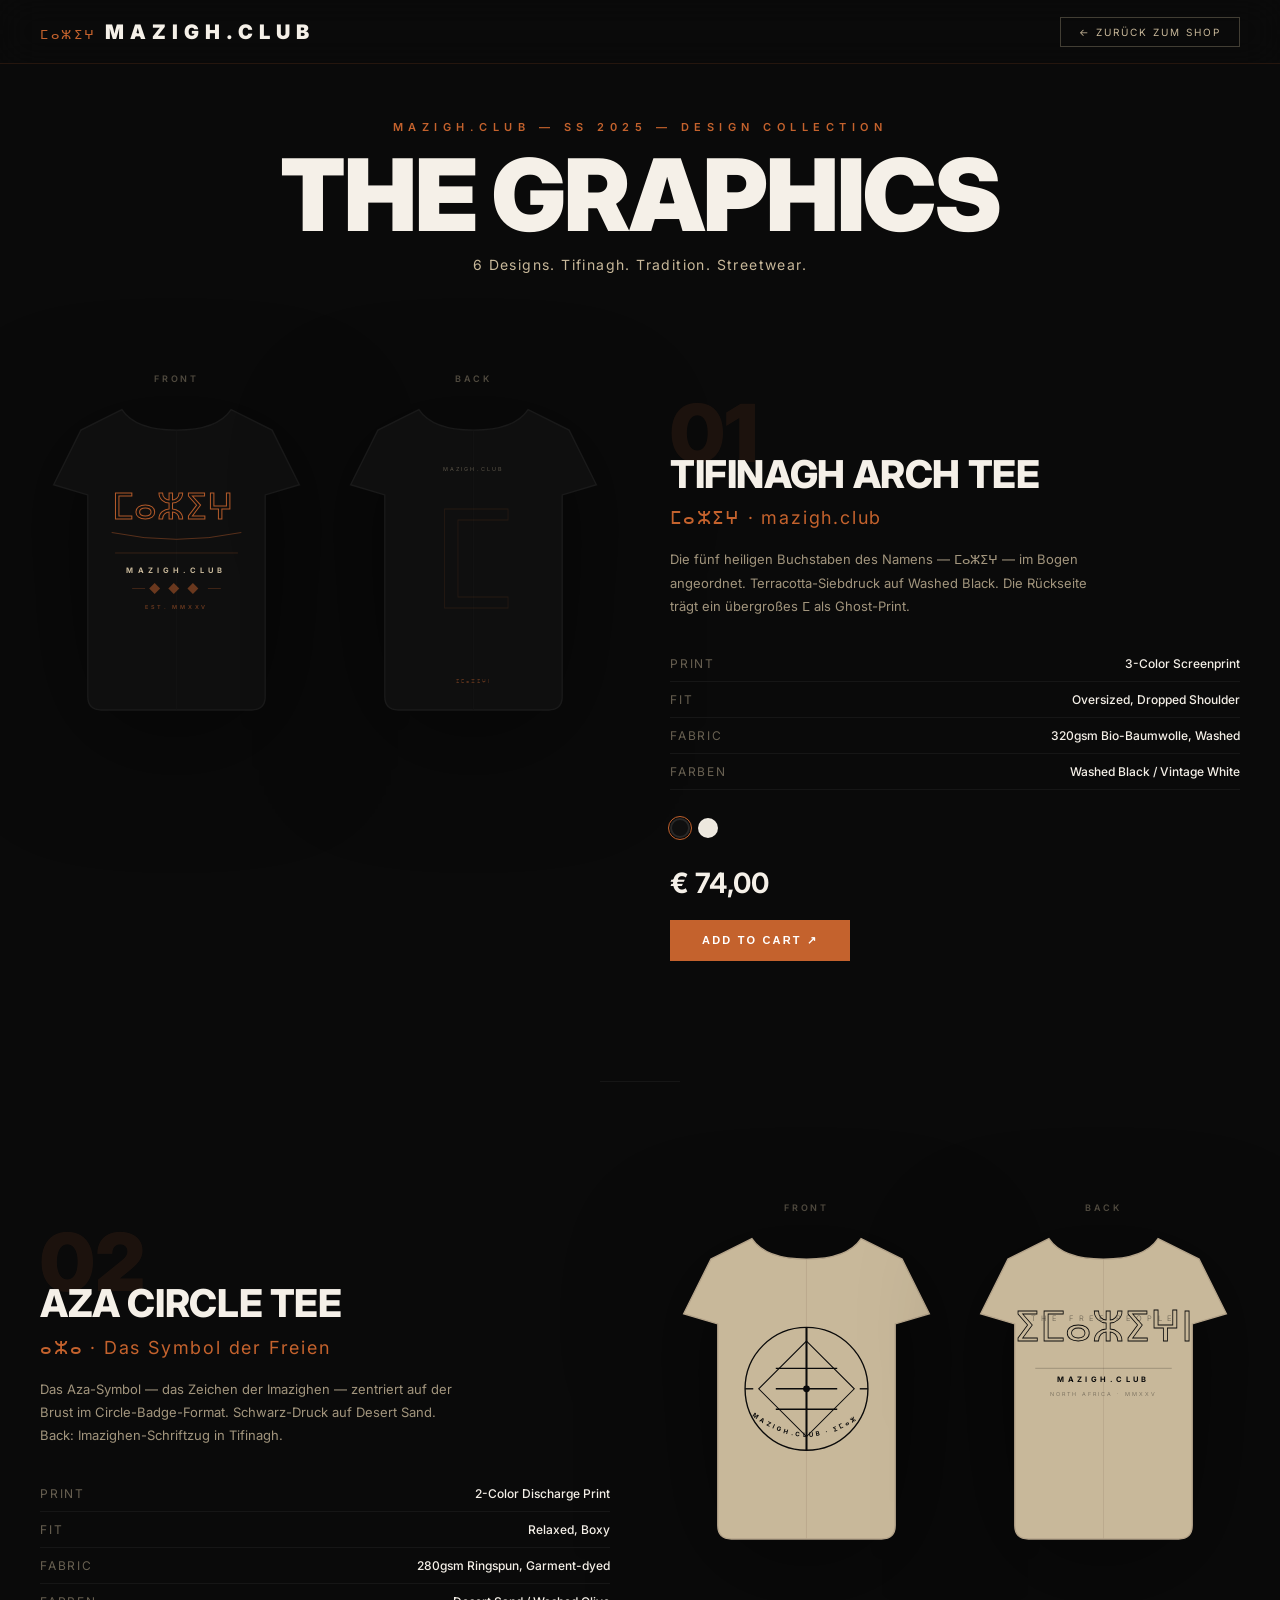
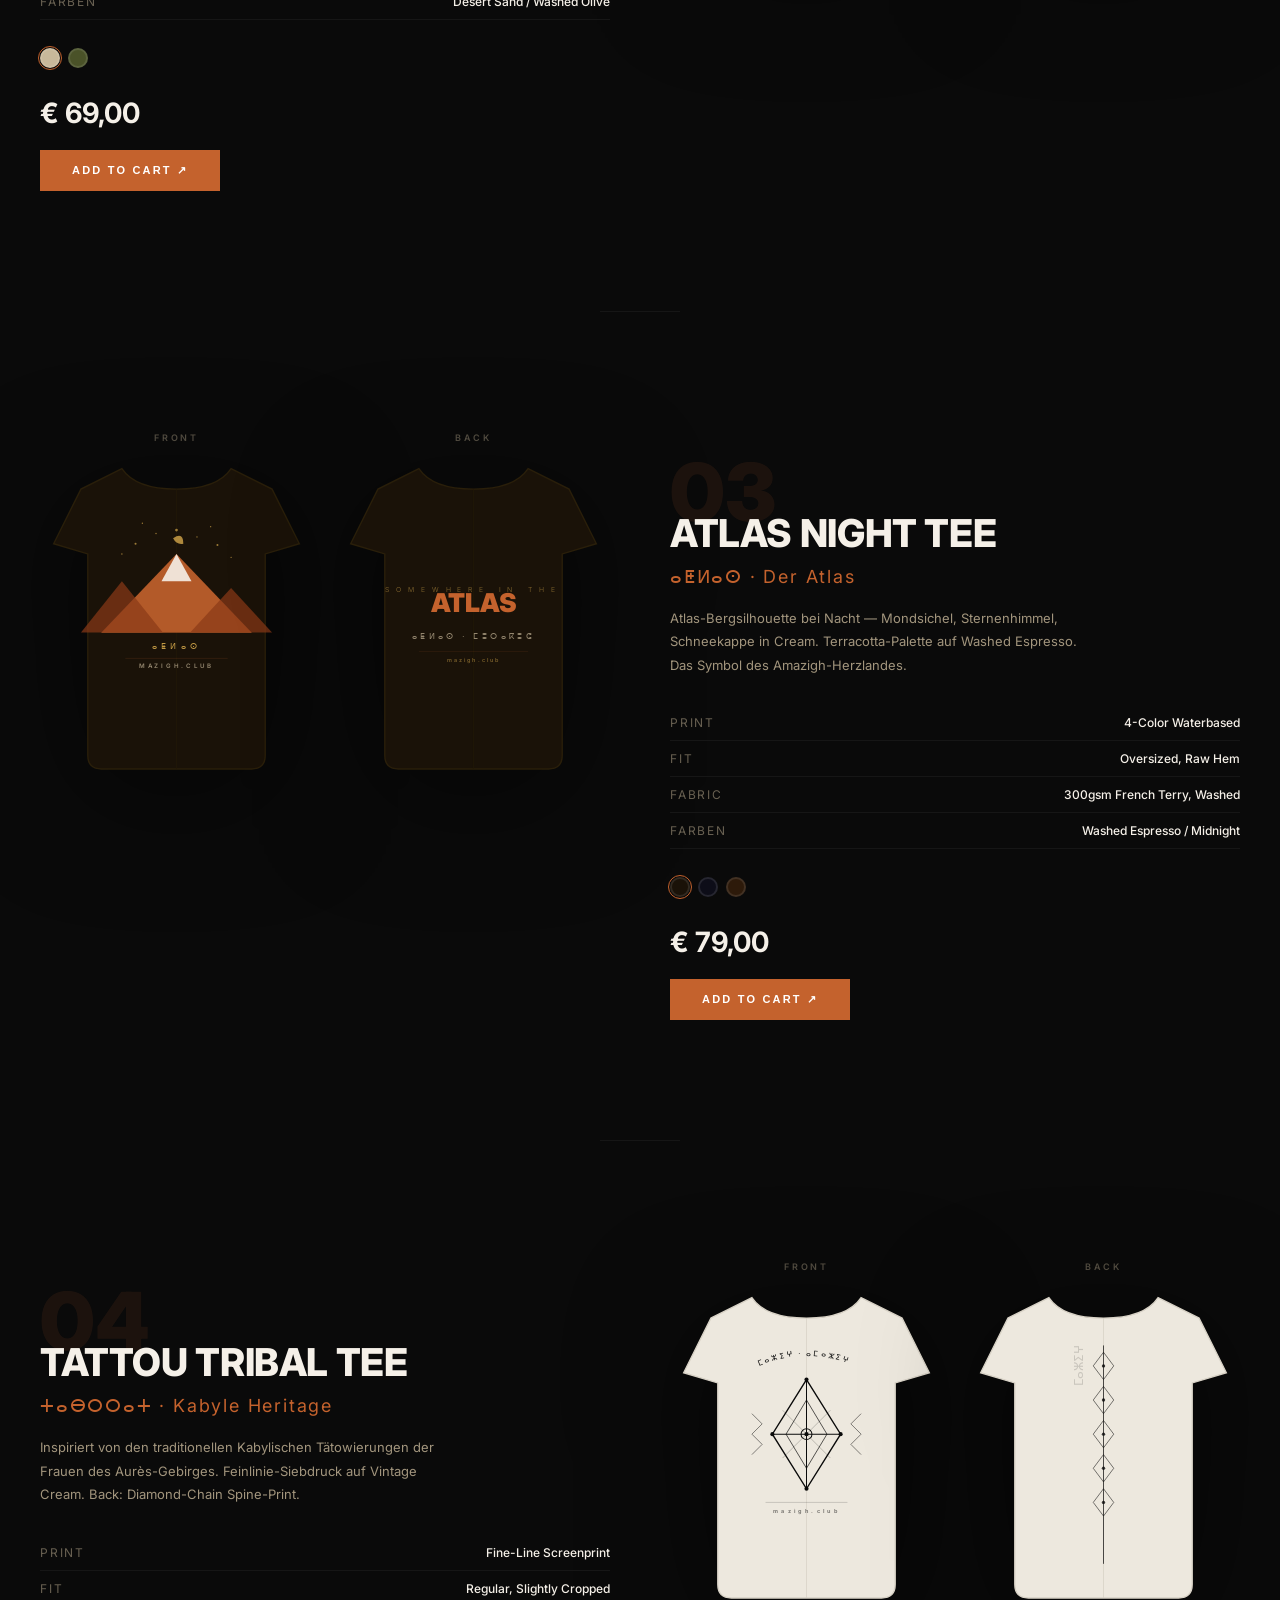
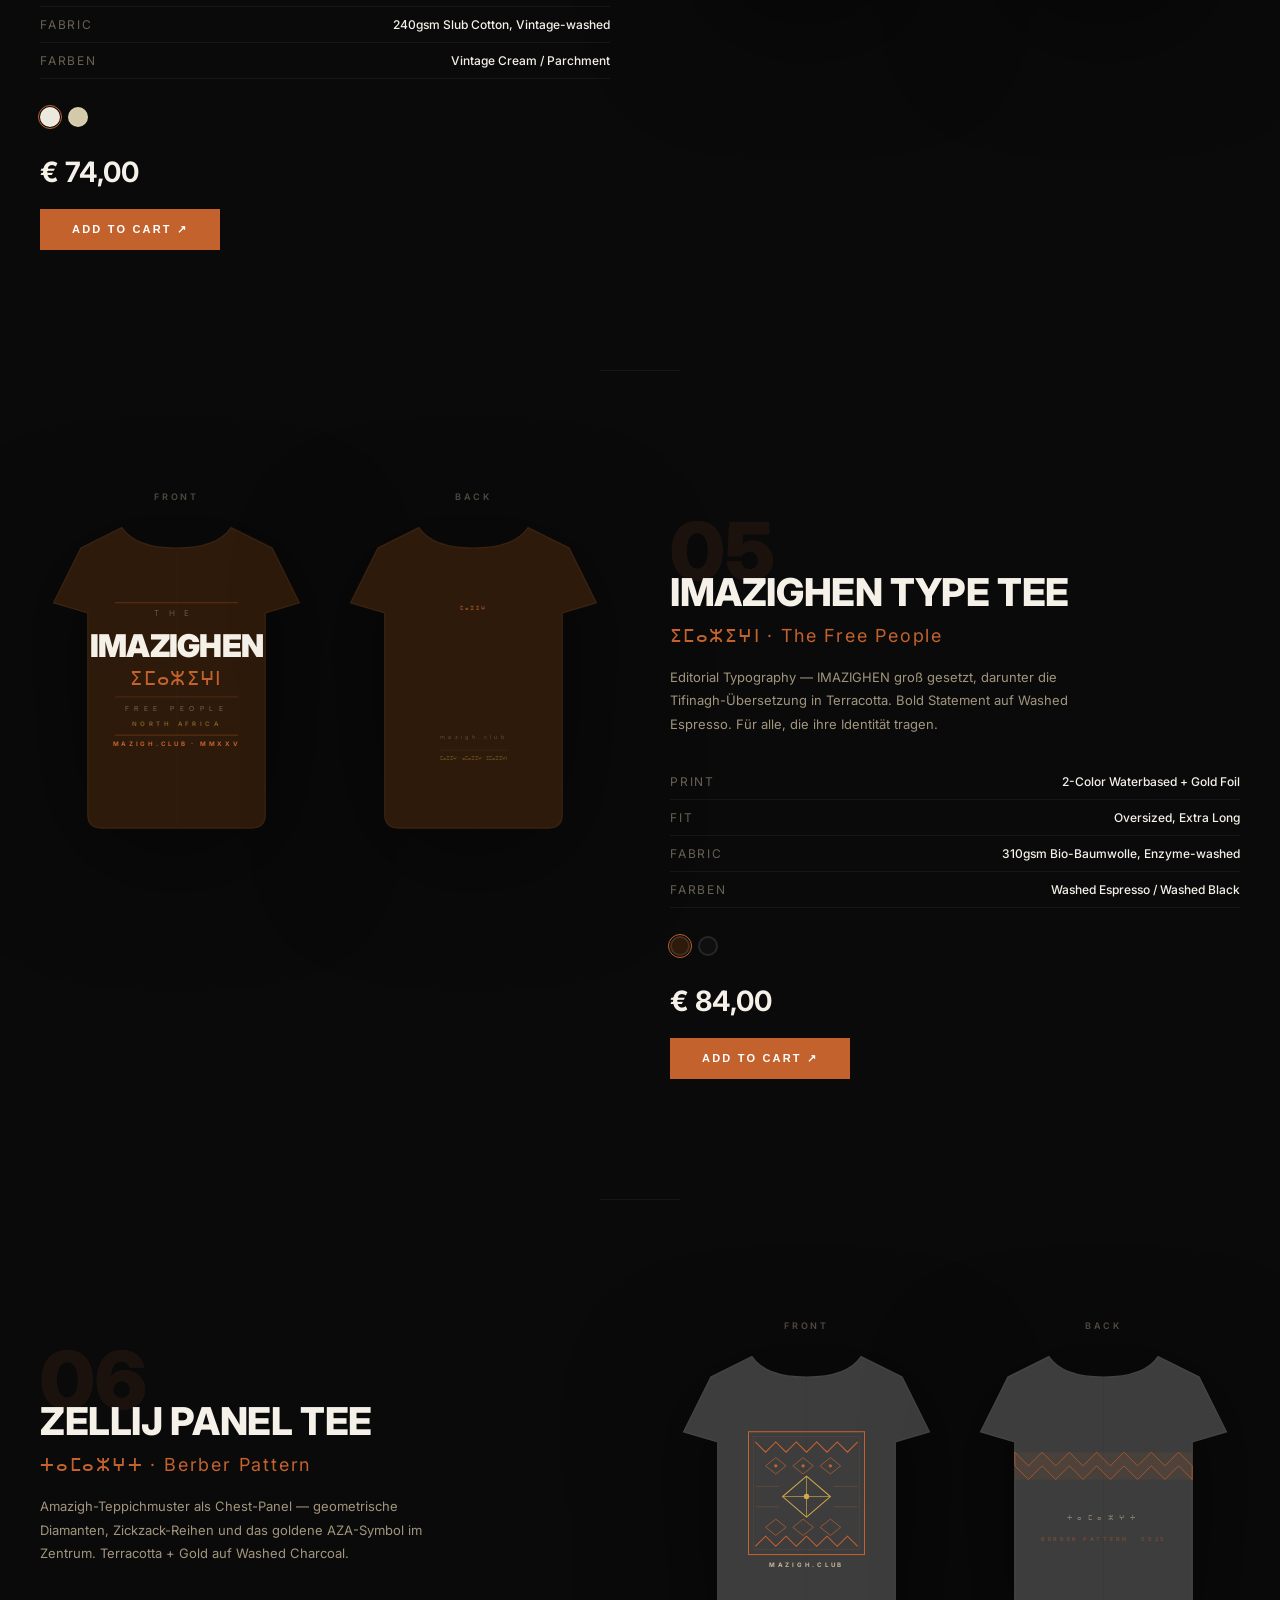
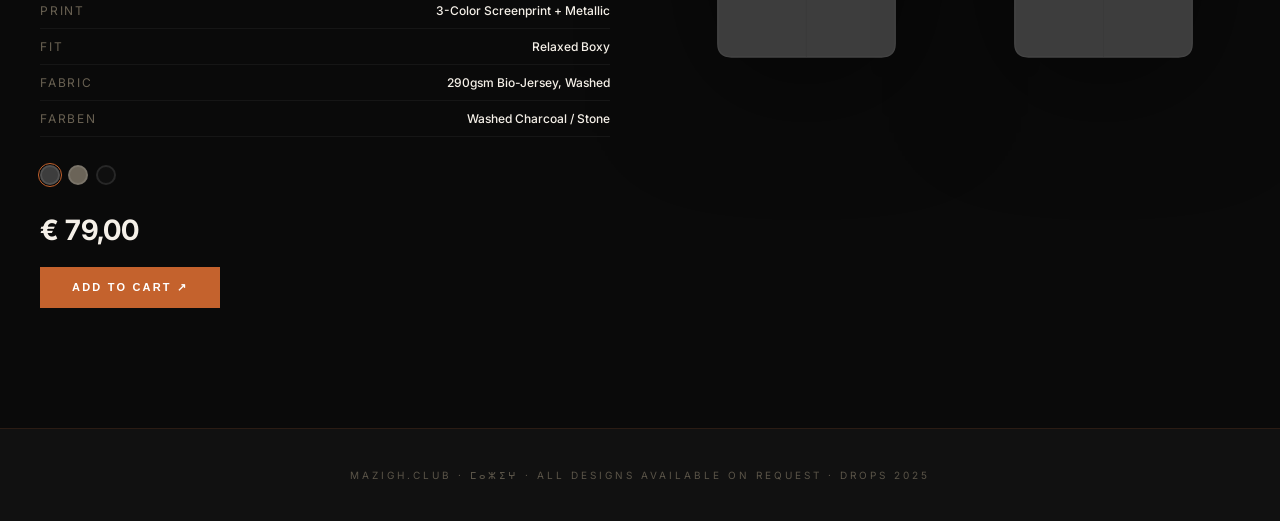
==== designs.html @ d8a2f340 "Add design collection page — 6 Amazigh streetwear t-shirt designs for mazigh.club" ====
<!DOCTYPE html>
<html lang="de">
<head>
  <meta charset="UTF-8" />
  <meta name="viewport" content="width=device-width, initial-scale=1.0" />
  <title>MAZIGH.CLUB — Design Collection</title>
  <link href="https://fonts.googleapis.com/css2?family=Inter:wght@100;200;300;400;500;600;700;800;900&display=swap" rel="stylesheet" />
  <style>
    *, *::before, *::after { box-sizing: border-box; margin: 0; padding: 0; }
    :root {
      --black: #0a0a0a;
      --cream: #F5F0E8;
      --sand: #C8B89A;
      --terracotta: #C4622D;
      --gold: #D4A84B;
    }
    body { background: var(--black); color: var(--cream); font-family: 'Inter', sans-serif; overflow-x: hidden; }
    a { color: inherit; text-decoration: none; }

    /* NAV */
    .nav {
      position: fixed; top: 0; left: 0; right: 0; z-index: 100;
      height: 64px; display: flex; align-items: center; justify-content: space-between;
      padding: 0 40px;
      background: rgba(10,10,10,0.9); backdrop-filter: blur(20px);
      border-bottom: 1px solid rgba(196,98,45,0.15);
    }
    .nav__logo { display: flex; align-items: baseline; gap: 8px; }
    .nav__tif { font-size: 13px; color: var(--terracotta); letter-spacing: 0.2em; }
    .nav__name { font-size: 20px; font-weight: 900; letter-spacing: 0.3em; }
    .nav__back { font-size: 10px; letter-spacing: 0.2em; text-transform: uppercase; color: var(--sand); border: 1px solid rgba(200,184,154,0.3); padding: 8px 18px; transition: all 0.2s; }
    .nav__back:hover { border-color: var(--terracotta); color: var(--terracotta); }

    /* HEADER */
    .header {
      padding: 120px 40px 60px;
      text-align: center;
      position: relative;
    }
    .header__club {
      font-size: 11px; letter-spacing: 0.5em; text-transform: uppercase;
      color: var(--terracotta); font-weight: 600; margin-bottom: 16px;
    }
    .header__title {
      font-size: clamp(48px, 8vw, 100px);
      font-weight: 900; letter-spacing: -0.02em;
      color: var(--cream); line-height: 0.9;
      margin-bottom: 16px;
    }
    .header__sub {
      font-size: 14px; color: var(--sand); letter-spacing: 0.1em;
    }

    /* COLLECTION GRID */
    .collection {
      max-width: 1400px; margin: 0 auto; padding: 40px 40px 120px;
      display: flex; flex-direction: column; gap: 120px;
    }

    /* DESIGN CARD */
    .design { display: grid; grid-template-columns: 1fr 1fr; gap: 60px; align-items: start; }
    .design--reverse { direction: rtl; }
    .design--reverse > * { direction: ltr; }
    .design__views { display: flex; gap: 24px; }
    .design__tshirt-wrap {
      flex: 1; display: flex; flex-direction: column; align-items: center; gap: 12px;
    }
    .design__view-label {
      font-size: 9px; letter-spacing: 0.3em; text-transform: uppercase;
      color: rgba(200,184,154,0.4); font-weight: 600;
    }

    /* INFO */
    .design__info { padding-top: 20px; }
    .design__number {
      font-size: 80px; font-weight: 900; color: rgba(196,98,45,0.1);
      line-height: 1; margin-bottom: -20px;
    }
    .design__name {
      font-size: clamp(24px, 3vw, 40px); font-weight: 800; letter-spacing: -0.01em;
      color: var(--cream); margin-bottom: 12px; line-height: 1.1;
    }
    .design__tag {
      font-size: 18px; color: var(--terracotta); margin-bottom: 20px;
      letter-spacing: 0.1em;
    }
    .design__desc {
      font-size: 13px; color: var(--sand); line-height: 1.8;
      margin-bottom: 28px; max-width: 420px; opacity: 0.8;
    }
    .design__details { margin-bottom: 28px; }
    .design__detail {
      display: flex; justify-content: space-between; align-items: center;
      padding: 10px 0; border-bottom: 1px solid rgba(255,255,255,0.05);
      font-size: 12px;
    }
    .design__detail span:first-child { color: rgba(200,184,154,0.5); letter-spacing: 0.15em; text-transform: uppercase; }
    .design__detail span:last-child { color: var(--cream); font-weight: 500; }
    .design__colors { display: flex; gap: 8px; margin-bottom: 28px; }
    .color-dot {
      width: 20px; height: 20px; border-radius: 50%;
      border: 2px solid rgba(255,255,255,0.1); cursor: pointer;
      transition: transform 0.2s; position: relative;
    }
    .color-dot.active::after {
      content: ''; position: absolute; inset: -4px;
      border: 1px solid var(--terracotta); border-radius: 50%;
    }
    .color-dot:hover { transform: scale(1.2); }
    .design__price { font-size: 28px; font-weight: 700; color: var(--cream); margin-bottom: 20px; }
    .btn-add {
      display: inline-flex; align-items: center; gap: 10px;
      padding: 14px 32px; background: var(--terracotta); color: #fff;
      font-size: 11px; font-weight: 700; letter-spacing: 0.2em; text-transform: uppercase;
      border: none; cursor: pointer; transition: all 0.2s;
    }
    .btn-add:hover { background: #d97448; transform: translateY(-1px); }

    /* DIVIDER */
    .divider {
      max-width: 1400px; margin: 0 auto; padding: 0 40px;
      border-top: 1px solid rgba(255,255,255,0.05);
    }

    /* T-SHIRT SVG */
    .tshirt { width: 100%; max-width: 280px; filter: drop-shadow(0 20px 60px rgba(0,0,0,0.5)); }

    @media (max-width: 900px) {
      .nav { padding: 0 20px; }
      .header { padding: 100px 20px 40px; }
      .collection { padding: 20px 20px 80px; gap: 80px; }
      .design { grid-template-columns: 1fr; gap: 40px; }
      .design--reverse { direction: ltr; }
      .tshirt { max-width: 220px; }
    }
  </style>
</head>
<body>

  <nav class="nav">
    <div class="nav__logo">
      <span class="nav__tif">ⵎⴰⵣⵉⵖ</span>
      <span class="nav__name">MAZIGH.CLUB</span>
    </div>
    <a href="index.html" class="nav__back">← Zurück zum Shop</a>
  </nav>

  <div class="header">
    <p class="header__club">mazigh.club — SS 2025 — DESIGN COLLECTION</p>
    <h1 class="header__title">THE GRAPHICS</h1>
    <p class="header__sub">6 Designs. Tifinagh. Tradition. Streetwear.</p>
  </div>

  <div class="collection">

    <!-- ============================================================ -->
    <!-- DESIGN 01 — TIFINAGH ARCH -->
    <!-- ============================================================ -->
    <div class="design">
      <div class="design__views">
        <div class="design__tshirt-wrap">
          <span class="design__view-label">Front</span>
          <svg class="tshirt" viewBox="0 0 400 480" xmlns="http://www.w3.org/2000/svg">
            <!-- Shirt shape -->
            <path d="M120,20 L60,50 L20,130 L70,145 L70,440 Q70,460 90,460 L310,460 Q330,460 330,440 L330,145 L380,130 L340,50 L280,20 Q260,50 200,50 Q140,50 120,20 Z" fill="#0f0f0f" stroke="#1a1a1a" stroke-width="2"/>
            <!-- Seam lines subtle -->
            <line x1="200" y1="50" x2="200" y2="460" stroke="#161616" stroke-width="1"/>
            <!-- GRAPHIC: Tifinagh in arch formation -->
            <g transform="translate(200,240)">
              <!-- Arch of Tifinagh letters -->
              <text x="-95" y="-60" font-size="52" fill="none" stroke="#C4622D" stroke-width="1.5" font-family="serif" opacity="0.9">ⵎⴰⵣⵉⵖ</text>
              <!-- Underline arc -->
              <path d="M-95,-40 Q0,-20 95,-40" fill="none" stroke="#C4622D" stroke-width="1" opacity="0.6"/>
              <!-- Horizontal rule -->
              <line x1="-90" y1="-10" x2="90" y2="-10" stroke="#C4622D" stroke-width="0.8" opacity="0.4"/>
              <!-- Center text -->
              <text x="0" y="20" text-anchor="middle" font-size="11" fill="#C8B89A" font-family="Inter, sans-serif" font-weight="700" letter-spacing="6">MAZIGH.CLUB</text>
              <!-- Bottom diamond row -->
              <g transform="translate(0,42)" opacity="0.5">
                <polygon points="-40,0 -32,-8 -24,0 -32,8" fill="#C4622D"/>
                <polygon points="-12,0 -4,-8 4,0 -4,8" fill="#C4622D"/>
                <polygon points="16,0 24,-8 32,0 24,8" fill="#C4622D"/>
                <line x1="-65" y1="0" x2="-46" y2="0" stroke="#C4622D" stroke-width="0.8"/>
                <line x1="46" y1="0" x2="65" y2="0" stroke="#C4622D" stroke-width="0.8"/>
              </g>
              <!-- Year -->
              <text x="0" y="72" text-anchor="middle" font-size="8" fill="#C4622D" font-family="Inter, sans-serif" font-weight="600" letter-spacing="4" opacity="0.5">EST. MMXXV</text>
            </g>
          </svg>
        </div>
        <div class="design__tshirt-wrap">
          <span class="design__view-label">Back</span>
          <svg class="tshirt" viewBox="0 0 400 480" xmlns="http://www.w3.org/2000/svg">
            <path d="M120,20 L60,50 L20,130 L70,145 L70,440 Q70,460 90,460 L310,460 Q330,460 330,440 L330,145 L380,130 L340,50 L280,20 Q260,50 200,50 Q140,50 120,20 Z" fill="#0f0f0f" stroke="#1a1a1a" stroke-width="2"/>
            <line x1="200" y1="50" x2="200" y2="460" stroke="#161616" stroke-width="1"/>
            <!-- Back: Large Tifinagh single letter -->
            <text x="200" y="310" text-anchor="middle" font-size="200" fill="none" stroke="#C4622D" stroke-width="1.2" font-family="serif" opacity="0.12">ⵎ</text>
            <!-- Neck label area -->
            <g transform="translate(200,110)">
              <text x="0" y="0" text-anchor="middle" font-size="8" fill="#C8B89A" font-family="Inter, sans-serif" letter-spacing="3" opacity="0.4">MAZIGH.CLUB</text>
            </g>
            <!-- Bottom text -->
            <g transform="translate(200,420)">
              <text x="0" y="0" text-anchor="middle" font-size="8" fill="#C4622D" font-family="Inter, sans-serif" letter-spacing="3" opacity="0.4">ⵉⵎⴰⵣⵉⵖⵏ</text>
            </g>
          </svg>
        </div>
      </div>

      <div class="design__info">
        <div class="design__number">01</div>
        <h2 class="design__name">TIFINAGH ARCH TEE</h2>
        <div class="design__tag">ⵎⴰⵣⵉⵖ · mazigh.club</div>
        <p class="design__desc">Die fünf heiligen Buchstaben des Namens — ⵎⴰⵣⵉⵖ — im Bogen angeordnet. Terracotta-Siebdruck auf Washed Black. Die Rückseite trägt ein übergroßes ⵎ als Ghost-Print.</p>
        <div class="design__details">
          <div class="design__detail"><span>Print</span><span>3-Color Screenprint</span></div>
          <div class="design__detail"><span>Fit</span><span>Oversized, Dropped Shoulder</span></div>
          <div class="design__detail"><span>Fabric</span><span>320gsm Bio-Baumwolle, Washed</span></div>
          <div class="design__detail"><span>Farben</span><span>Washed Black / Vintage White</span></div>
        </div>
        <div class="design__colors">
          <div class="color-dot active" style="background:#0f0f0f;" title="Washed Black"></div>
          <div class="color-dot" style="background:#EDE8DE;" title="Vintage White"></div>
        </div>
        <div class="design__price">€ 74,00</div>
        <button class="btn-add">Add to Cart ↗</button>
      </div>
    </div>

    <div class="divider"></div>

    <!-- ============================================================ -->
    <!-- DESIGN 02 — AZA SYMBOL -->
    <!-- ============================================================ -->
    <div class="design design--reverse">
      <div class="design__views">
        <div class="design__tshirt-wrap">
          <span class="design__view-label">Front</span>
          <svg class="tshirt" viewBox="0 0 400 480" xmlns="http://www.w3.org/2000/svg">
            <path d="M120,20 L60,50 L20,130 L70,145 L70,440 Q70,460 90,460 L310,460 Q330,460 330,440 L330,145 L380,130 L340,50 L280,20 Q260,50 200,50 Q140,50 120,20 Z" fill="#C8B89A" stroke="#B5A48A" stroke-width="2"/>
            <line x1="200" y1="50" x2="200" y2="460" stroke="#B5A48A" stroke-width="1"/>
            <!-- GRAPHIC: AZA symbol large chest -->
            <g transform="translate(200,240)">
              <!-- Outer circle -->
              <circle cx="0" cy="0" r="90" fill="none" stroke="#0a0a0a" stroke-width="2"/>
              <!-- Inner diamond -->
              <polygon points="0,-70 70,0 0,70 -70,0" fill="none" stroke="#0a0a0a" stroke-width="1.5"/>
              <!-- Vertical bar (AZA) -->
              <line x1="0" y1="-90" x2="0" y2="90" stroke="#0a0a0a" stroke-width="3"/>
              <!-- Horizontal cross bars -->
              <line x1="-45" y1="-30" x2="45" y2="-30" stroke="#0a0a0a" stroke-width="2"/>
              <line x1="-45" y1="0" x2="45" y2="0" stroke="#0a0a0a" stroke-width="2"/>
              <line x1="-45" y1="30" x2="45" y2="30" stroke="#0a0a0a" stroke-width="2"/>
              <!-- Center dot -->
              <circle cx="0" cy="0" r="5" fill="#0a0a0a"/>
              <!-- Corner ticks on circle -->
              <line x1="-90" y1="0" x2="-78" y2="0" stroke="#0a0a0a" stroke-width="2"/>
              <line x1="90" y1="0" x2="78" y2="0" stroke="#0a0a0a" stroke-width="2"/>
              <line x1="0" y1="-90" x2="0" y2="-78" stroke="#0a0a0a" stroke-width="0"/>
              <!-- MAZIGH.CLUB text around bottom -->
              <path id="arc01" d="M-80,40 Q0,100 80,40" fill="none"/>
              <text font-size="9" fill="#0a0a0a" font-family="Inter, sans-serif" font-weight="700" letter-spacing="4">
                <textPath href="#arc01">MAZIGH.CLUB · ⵉⵎⴰⵣⵉⵖⵏ</textPath>
              </text>
            </g>
          </svg>
        </div>
        <div class="design__tshirt-wrap">
          <span class="design__view-label">Back</span>
          <svg class="tshirt" viewBox="0 0 400 480" xmlns="http://www.w3.org/2000/svg">
            <path d="M120,20 L60,50 L20,130 L70,145 L70,440 Q70,460 90,460 L310,460 Q330,460 330,440 L330,145 L380,130 L340,50 L280,20 Q260,50 200,50 Q140,50 120,20 Z" fill="#C8B89A" stroke="#B5A48A" stroke-width="2"/>
            <line x1="200" y1="50" x2="200" y2="460" stroke="#B5A48A" stroke-width="1"/>
            <!-- Back: stacked text print -->
            <g transform="translate(200,200)">
              <text x="0" y="-60" text-anchor="middle" font-size="11" fill="#0a0a0a" font-family="Inter" font-weight="300" letter-spacing="8" opacity="0.5">THE FREE PEOPLE</text>
              <text x="0" y="-30" text-anchor="middle" font-size="60" fill="none" stroke="#0a0a0a" stroke-width="1.2" font-family="serif">ⵉⵎⴰⵣⵉⵖⵏ</text>
              <line x1="-100" y1="10" x2="100" y2="10" stroke="#0a0a0a" stroke-width="0.8" opacity="0.4"/>
              <text x="0" y="30" text-anchor="middle" font-size="11" fill="#0a0a0a" font-family="Inter" font-weight="700" letter-spacing="5">MAZIGH.CLUB</text>
              <text x="0" y="50" text-anchor="middle" font-size="8" fill="#0a0a0a" font-family="Inter" font-weight="300" letter-spacing="3" opacity="0.5">NORTH AFRICA · MMXXV</text>
            </g>
          </svg>
        </div>
      </div>

      <div class="design__info">
        <div class="design__number">02</div>
        <h2 class="design__name">AZA CIRCLE TEE</h2>
        <div class="design__tag">ⴰⵣⴰ · Das Symbol der Freien</div>
        <p class="design__desc">Das Aza-Symbol — das Zeichen der Imazighen — zentriert auf der Brust im Circle-Badge-Format. Schwarz-Druck auf Desert Sand. Back: Imazighen-Schriftzug in Tifinagh.</p>
        <div class="design__details">
          <div class="design__detail"><span>Print</span><span>2-Color Discharge Print</span></div>
          <div class="design__detail"><span>Fit</span><span>Relaxed, Boxy</span></div>
          <div class="design__detail"><span>Fabric</span><span>280gsm Ringspun, Garment-dyed</span></div>
          <div class="design__detail"><span>Farben</span><span>Desert Sand / Washed Olive</span></div>
        </div>
        <div class="design__colors">
          <div class="color-dot active" style="background:#C8B89A;" title="Desert Sand"></div>
          <div class="color-dot" style="background:#4a5228;" title="Washed Olive"></div>
        </div>
        <div class="design__price">€ 69,00</div>
        <button class="btn-add">Add to Cart ↗</button>
      </div>
    </div>

    <div class="divider"></div>

    <!-- ============================================================ -->
    <!-- DESIGN 03 — ATLAS MOUNTAIN -->
    <!-- ============================================================ -->
    <div class="design">
      <div class="design__views">
        <div class="design__tshirt-wrap">
          <span class="design__view-label">Front</span>
          <svg class="tshirt" viewBox="0 0 400 480" xmlns="http://www.w3.org/2000/svg">
            <path d="M120,20 L60,50 L20,130 L70,145 L70,440 Q70,460 90,460 L310,460 Q330,460 330,440 L330,145 L380,130 L340,50 L280,20 Q260,50 200,50 Q140,50 120,20 Z" fill="#1a1208" stroke="#2a1f0a" stroke-width="2"/>
            <line x1="200" y1="50" x2="200" y2="460" stroke="#221a08" stroke-width="1"/>
            <!-- GRAPHIC: Atlas Mountain scene -->
            <g transform="translate(200,240)">
              <!-- Stars above mountain -->
              <g fill="#D4A84B" opacity="0.7">
                <circle cx="-60" cy="-110" r="1.5"/>
                <circle cx="-30" cy="-125" r="1"/>
                <circle cx="0" cy="-130" r="2"/>
                <circle cx="30" cy="-120" r="1"/>
                <circle cx="60" cy="-108" r="1.5"/>
                <circle cx="-80" cy="-95" r="1"/>
                <circle cx="80" cy="-90" r="1"/>
                <circle cx="-50" cy="-140" r="1"/>
                <circle cx="50" cy="-135" r="1"/>
              </g>
              <!-- Crescent moon -->
              <path d="M-5,-118 Q10,-128 10,-110 Q0,-108 -5,-118 Z" fill="#D4A84B" opacity="0.8"/>
              <!-- Mountain silhouette -->
              <polygon points="0,-95 -110,20 110,20" fill="#C4622D" opacity="0.9"/>
              <!-- Snow cap -->
              <polygon points="0,-95 -22,-55 22,-55" fill="#F5F0E8" opacity="0.9"/>
              <!-- Second smaller mountain left -->
              <polygon points="-80,-55 -140,20 -20,20" fill="#8B3A18" opacity="0.7"/>
              <!-- Second mountain right -->
              <polygon points="80,-45 20,20 140,20" fill="#8B3A18" opacity="0.7"/>
              <!-- Ground line -->
              <line x1="-110" y1="20" x2="110" y2="20" stroke="#C4622D" stroke-width="1" opacity="0.5"/>
              <!-- Tifinagh below mountain -->
              <text x="0" y="44" text-anchor="middle" font-size="11" fill="#D4A84B" font-family="serif" letter-spacing="6" opacity="0.9">ⴰⵟⵍⴰⵙ</text>
              <!-- Brand bottom -->
              <line x1="-75" y1="58" x2="75" y2="58" stroke="#C4622D" stroke-width="0.5" opacity="0.4"/>
              <text x="0" y="72" text-anchor="middle" font-size="9" fill="#C8B89A" font-family="Inter, sans-serif" font-weight="600" letter-spacing="4" opacity="0.7">MAZIGH.CLUB</text>
            </g>
          </svg>
        </div>
        <div class="design__tshirt-wrap">
          <span class="design__view-label">Back</span>
          <svg class="tshirt" viewBox="0 0 400 480" xmlns="http://www.w3.org/2000/svg">
            <path d="M120,20 L60,50 L20,130 L70,145 L70,440 Q70,460 90,460 L310,460 Q330,460 330,440 L330,145 L380,130 L340,50 L280,20 Q260,50 200,50 Q140,50 120,20 Z" fill="#1a1208" stroke="#2a1f0a" stroke-width="2"/>
            <line x1="200" y1="50" x2="200" y2="460" stroke="#221a08" stroke-width="1"/>
            <!-- Large back mountain text -->
            <g transform="translate(200,240)">
              <text x="0" y="-40" text-anchor="middle" font-size="10" fill="#D4A84B" font-family="Inter" font-weight="300" letter-spacing="10" opacity="0.6">SOMEWHERE IN THE</text>
              <text x="0" y="-10" text-anchor="middle" font-size="38" fill="#C4622D" font-family="Inter" font-weight="900" letter-spacing="0">ATLAS</text>
              <text x="0" y="30" text-anchor="middle" font-size="12" fill="#C8B89A" font-family="serif" letter-spacing="5" opacity="0.7">ⴰⵟⵍⴰⵙ · ⵎⵓⵔⴰⴽⵓⵛ</text>
              <line x1="-80" y1="48" x2="80" y2="48" stroke="#C4622D" stroke-width="0.5" opacity="0.3"/>
              <text x="0" y="64" text-anchor="middle" font-size="8" fill="#D4A84B" font-family="Inter" font-weight="600" letter-spacing="3" opacity="0.5">mazigh.club</text>
            </g>
          </svg>
        </div>
      </div>

      <div class="design__info">
        <div class="design__number">03</div>
        <h2 class="design__name">ATLAS NIGHT TEE</h2>
        <div class="design__tag">ⴰⵟⵍⴰⵙ · Der Atlas</div>
        <p class="design__desc">Atlas-Bergsilhouette bei Nacht — Mondsichel, Sternenhimmel, Schneekappe in Cream. Terracotta-Palette auf Washed Espresso. Das Symbol des Amazigh-Herzlandes.</p>
        <div class="design__details">
          <div class="design__detail"><span>Print</span><span>4-Color Waterbased</span></div>
          <div class="design__detail"><span>Fit</span><span>Oversized, Raw Hem</span></div>
          <div class="design__detail"><span>Fabric</span><span>300gsm French Terry, Washed</span></div>
          <div class="design__detail"><span>Farben</span><span>Washed Espresso / Midnight</span></div>
        </div>
        <div class="design__colors">
          <div class="color-dot active" style="background:#1a1208;" title="Washed Espresso"></div>
          <div class="color-dot" style="background:#0d0d18;" title="Midnight"></div>
          <div class="color-dot" style="background:#2d1a0a;" title="Dark Terracotta"></div>
        </div>
        <div class="design__price">€ 79,00</div>
        <button class="btn-add">Add to Cart ↗</button>
      </div>
    </div>

    <div class="divider"></div>

    <!-- ============================================================ -->
    <!-- DESIGN 04 — TATTOU TRIBAL -->
    <!-- ============================================================ -->
    <div class="design design--reverse">
      <div class="design__views">
        <div class="design__tshirt-wrap">
          <span class="design__view-label">Front</span>
          <svg class="tshirt" viewBox="0 0 400 480" xmlns="http://www.w3.org/2000/svg">
            <path d="M120,20 L60,50 L20,130 L70,145 L70,440 Q70,460 90,460 L310,460 Q330,460 330,440 L330,145 L380,130 L340,50 L280,20 Q260,50 200,50 Q140,50 120,20 Z" fill="#EDE8DE" stroke="#D8D2C6" stroke-width="2"/>
            <line x1="200" y1="50" x2="200" y2="460" stroke="#D5CFC3" stroke-width="1"/>
            <!-- GRAPHIC: Amazigh tribal tattoo chest piece -->
            <g transform="translate(200,220)">
              <!-- Top arch Tifinagh -->
              <path id="topArc" d="M-70,-100 Q0,-130 70,-100" fill="none"/>
              <text font-size="11" fill="#0a0a0a" font-family="serif" letter-spacing="3">
                <textPath href="#topArc">ⵎⴰⵣⵉⵖ · ⴰⵎⴰⵣⵉⵖ</textPath>
              </text>

              <!-- Central ornament: traditional Kabyle cross tattou -->
              <!-- Main diamond -->
              <polygon points="0,-80 50,0 0,80 -50,0" fill="none" stroke="#0a0a0a" stroke-width="2"/>
              <!-- Inner diamond -->
              <polygon points="0,-50 30,0 0,50 -30,0" fill="none" stroke="#0a0a0a" stroke-width="1"/>
              <!-- Center cross -->
              <line x1="0" y1="-80" x2="0" y2="80" stroke="#0a0a0a" stroke-width="1.5"/>
              <line x1="-50" y1="0" x2="50" y2="0" stroke="#0a0a0a" stroke-width="1.5"/>
              <!-- Diagonal cross -->
              <line x1="-35" y1="-35" x2="35" y2="35" stroke="#0a0a0a" stroke-width="0.8" opacity="0.4"/>
              <line x1="35" y1="-35" x2="-35" y2="35" stroke="#0a0a0a" stroke-width="0.8" opacity="0.4"/>
              <!-- Center circle -->
              <circle cx="0" cy="0" r="8" fill="none" stroke="#0a0a0a" stroke-width="1.5"/>
              <circle cx="0" cy="0" r="3" fill="#0a0a0a"/>
              <!-- Corner dots -->
              <circle cx="0" cy="-80" r="3" fill="#0a0a0a"/>
              <circle cx="0" cy="80" r="3" fill="#0a0a0a"/>
              <circle cx="-50" cy="0" r="3" fill="#0a0a0a"/>
              <circle cx="50" cy="0" r="3" fill="#0a0a0a"/>
              <!-- Side zigzag decorations -->
              <polyline points="-80,-30 -65,-15 -80,0 -65,15 -80,30" fill="none" stroke="#0a0a0a" stroke-width="1.2" opacity="0.6"/>
              <polyline points="80,-30 65,-15 80,0 65,15 80,30" fill="none" stroke="#0a0a0a" stroke-width="1.2" opacity="0.6"/>
              <!-- Bottom lines -->
              <line x1="-60" y1="100" x2="60" y2="100" stroke="#0a0a0a" stroke-width="0.8" opacity="0.3"/>
              <text x="0" y="116" text-anchor="middle" font-size="8" fill="#0a0a0a" font-family="Inter" font-weight="700" letter-spacing="5" opacity="0.5">mazigh.club</text>
            </g>
          </svg>
        </div>
        <div class="design__tshirt-wrap">
          <span class="design__view-label">Back</span>
          <svg class="tshirt" viewBox="0 0 400 480" xmlns="http://www.w3.org/2000/svg">
            <path d="M120,20 L60,50 L20,130 L70,145 L70,440 Q70,460 90,460 L310,460 Q330,460 330,440 L330,145 L380,130 L340,50 L280,20 Q260,50 200,50 Q140,50 120,20 Z" fill="#EDE8DE" stroke="#D8D2C6" stroke-width="2"/>
            <line x1="200" y1="50" x2="200" y2="460" stroke="#D5CFC3" stroke-width="1"/>
            <!-- Back: Large tribal spine pattern -->
            <g transform="translate(200,250)">
              <!-- Vertical spine -->
              <line x1="0" y1="-160" x2="0" y2="160" stroke="#0a0a0a" stroke-width="1.5" opacity="0.7"/>
              <!-- Diamond chain -->
              <g opacity="0.8">
                <polygon points="0,-150 15,-130 0,-110 -15,-130" fill="none" stroke="#0a0a0a" stroke-width="1"/>
                <polygon points="0,-100 15,-80 0,-60 -15,-80" fill="none" stroke="#0a0a0a" stroke-width="1"/>
                <polygon points="0,-50 15,-30 0,-10 -15,-30" fill="none" stroke="#0a0a0a" stroke-width="1"/>
                <polygon points="0,0 15,20 0,40 -15,20" fill="none" stroke="#0a0a0a" stroke-width="1"/>
                <polygon points="0,50 15,70 0,90 -15,70" fill="none" stroke="#0a0a0a" stroke-width="1"/>
                <!-- Center dots -->
                <circle cx="0" cy="-130" r="2.5" fill="#0a0a0a"/>
                <circle cx="0" cy="-80" r="2.5" fill="#0a0a0a"/>
                <circle cx="0" cy="-30" r="2.5" fill="#0a0a0a"/>
                <circle cx="0" cy="20" r="2.5" fill="#0a0a0a"/>
                <circle cx="0" cy="70" r="2.5" fill="#0a0a0a"/>
              </g>
              <!-- Side Tifinagh -->
              <text x="-30" y="-130" text-anchor="middle" font-size="18" fill="#0a0a0a" font-family="serif" opacity="0.15" transform="rotate(-90,-30,-130)">ⵎⴰⵣⵉⵖ</text>
            </g>
          </svg>
        </div>
      </div>

      <div class="design__info">
        <div class="design__number">04</div>
        <h2 class="design__name">TATTOU TRIBAL TEE</h2>
        <div class="design__tag">ⵜⴰⴱⵔⵔⴰⵜ · Kabyle Heritage</div>
        <p class="design__desc">Inspiriert von den traditionellen Kabylischen Tätowierungen der Frauen des Aurès-Gebirges. Feinlinie-Siebdruck auf Vintage Cream. Back: Diamond-Chain Spine-Print.</p>
        <div class="design__details">
          <div class="design__detail"><span>Print</span><span>Fine-Line Screenprint</span></div>
          <div class="design__detail"><span>Fit</span><span>Regular, Slightly Cropped</span></div>
          <div class="design__detail"><span>Fabric</span><span>240gsm Slub Cotton, Vintage-washed</span></div>
          <div class="design__detail"><span>Farben</span><span>Vintage Cream / Parchment</span></div>
        </div>
        <div class="design__colors">
          <div class="color-dot active" style="background:#EDE8DE;" title="Vintage Cream"></div>
          <div class="color-dot" style="background:#D4C9A8;" title="Parchment"></div>
        </div>
        <div class="design__price">€ 74,00</div>
        <button class="btn-add">Add to Cart ↗</button>
      </div>
    </div>

    <div class="divider"></div>

    <!-- ============================================================ -->
    <!-- DESIGN 05 — IMAZIGHEN STACKED -->
    <!-- ============================================================ -->
    <div class="design">
      <div class="design__views">
        <div class="design__tshirt-wrap">
          <span class="design__view-label">Front</span>
          <svg class="tshirt" viewBox="0 0 400 480" xmlns="http://www.w3.org/2000/svg">
            <path d="M120,20 L60,50 L20,130 L70,145 L70,440 Q70,460 90,460 L310,460 Q330,460 330,440 L330,145 L380,130 L340,50 L280,20 Q260,50 200,50 Q140,50 120,20 Z" fill="#2d1a0a" stroke="#3a2210" stroke-width="2"/>
            <line x1="200" y1="50" x2="200" y2="460" stroke="#341d0c" stroke-width="1"/>
            <!-- GRAPHIC: Editorial stacked type -->
            <g transform="translate(200,240)">
              <!-- Top line -->
              <line x1="-90" y1="-110" x2="90" y2="-110" stroke="#C4622D" stroke-width="1" opacity="0.5"/>
              <!-- THE -->
              <text x="0" y="-90" text-anchor="middle" font-size="12" fill="#C8B89A" font-family="Inter" font-weight="200" letter-spacing="14" opacity="0.7">THE</text>
              <!-- IMAZIGHEN huge -->
              <text x="0" y="-30" text-anchor="middle" font-size="46" fill="#F5F0E8" font-family="Inter" font-weight="900" letter-spacing="-1">IMAZIGHEN</text>
              <!-- Tifinagh translation -->
              <text x="0" y="10" text-anchor="middle" font-size="28" fill="#C4622D" font-family="serif" letter-spacing="2">ⵉⵎⴰⵣⵉⵖⵏ</text>
              <!-- Divider line -->
              <line x1="-90" y1="28" x2="90" y2="28" stroke="#C4622D" stroke-width="0.8" opacity="0.4"/>
              <!-- FREE PEOPLE -->
              <text x="0" y="48" text-anchor="middle" font-size="10" fill="#C8B89A" font-family="Inter" font-weight="300" letter-spacing="8" opacity="0.6">FREE PEOPLE</text>
              <!-- NORTH AFRICA -->
              <text x="0" y="70" text-anchor="middle" font-size="9" fill="#D4A84B" font-family="Inter" font-weight="600" letter-spacing="5" opacity="0.5">NORTH AFRICA</text>
              <!-- Bottom brand -->
              <line x1="-90" y1="84" x2="90" y2="84" stroke="#C4622D" stroke-width="1" opacity="0.5"/>
              <text x="0" y="100" text-anchor="middle" font-size="9" fill="#C4622D" font-family="Inter" font-weight="700" letter-spacing="4">MAZIGH.CLUB · MMXXV</text>
            </g>
          </svg>
        </div>
        <div class="design__tshirt-wrap">
          <span class="design__view-label">Back</span>
          <svg class="tshirt" viewBox="0 0 400 480" xmlns="http://www.w3.org/2000/svg">
            <path d="M120,20 L60,50 L20,130 L70,145 L70,440 Q70,460 90,460 L310,460 Q330,460 330,440 L330,145 L380,130 L340,50 L280,20 Q260,50 200,50 Q140,50 120,20 Z" fill="#2d1a0a" stroke="#3a2210" stroke-width="2"/>
            <line x1="200" y1="50" x2="200" y2="460" stroke="#341d0c" stroke-width="1"/>
            <!-- Back neck print -->
            <g transform="translate(200,140)">
              <text x="0" y="0" text-anchor="middle" font-size="8" fill="#C4622D" font-family="Inter" font-weight="600" letter-spacing="3" opacity="0.6">ⵎⴰⵣⵉⵖ</text>
            </g>
            <!-- Large back print bottom -->
            <g transform="translate(200,360)">
              <text x="0" y="-30" text-anchor="middle" font-size="8" fill="#C8B89A" font-family="Inter" font-weight="300" letter-spacing="5" opacity="0.4">mazigh.club</text>
              <line x1="-50" y1="-14" x2="50" y2="-14" stroke="#C4622D" stroke-width="0.5" opacity="0.3"/>
              <text x="0" y="0" text-anchor="middle" font-size="8" fill="#D4A84B" font-family="serif" opacity="0.3">ⵎⴰⵣⵉⵖ · ⴰⵎⴰⵣⵉⵖ · ⵉⵎⴰⵣⵉⵖⵏ</text>
            </g>
          </svg>
        </div>
      </div>

      <div class="design__info">
        <div class="design__number">05</div>
        <h2 class="design__name">IMAZIGHEN TYPE TEE</h2>
        <div class="design__tag">ⵉⵎⴰⵣⵉⵖⵏ · The Free People</div>
        <p class="design__desc">Editorial Typography — IMAZIGHEN groß gesetzt, darunter die Tifinagh-Übersetzung in Terracotta. Bold Statement auf Washed Espresso. Für alle, die ihre Identität tragen.</p>
        <div class="design__details">
          <div class="design__detail"><span>Print</span><span>2-Color Waterbased + Gold Foil</span></div>
          <div class="design__detail"><span>Fit</span><span>Oversized, Extra Long</span></div>
          <div class="design__detail"><span>Fabric</span><span>310gsm Bio-Baumwolle, Enzyme-washed</span></div>
          <div class="design__detail"><span>Farben</span><span>Washed Espresso / Washed Black</span></div>
        </div>
        <div class="design__colors">
          <div class="color-dot active" style="background:#2d1a0a;" title="Washed Espresso"></div>
          <div class="color-dot" style="background:#0f0f0f;" title="Washed Black"></div>
        </div>
        <div class="design__price">€ 84,00</div>
        <button class="btn-add">Add to Cart ↗</button>
      </div>
    </div>

    <div class="divider"></div>

    <!-- ============================================================ -->
    <!-- DESIGN 06 — GEOMETRIC PATTERN -->
    <!-- ============================================================ -->
    <div class="design design--reverse">
      <div class="design__views">
        <div class="design__tshirt-wrap">
          <span class="design__view-label">Front</span>
          <svg class="tshirt" viewBox="0 0 400 480" xmlns="http://www.w3.org/2000/svg">
            <path d="M120,20 L60,50 L20,130 L70,145 L70,440 Q70,460 90,460 L310,460 Q330,460 330,440 L330,145 L380,130 L340,50 L280,20 Q260,50 200,50 Q140,50 120,20 Z" fill="#3d3d3d" stroke="#444" stroke-width="2"/>
            <line x1="200" y1="50" x2="200" y2="460" stroke="#3a3a3a" stroke-width="1"/>
            <!-- GRAPHIC: All-over style Amazigh rug/carpet pattern (chest panel) -->
            <g transform="translate(200,240)">
              <!-- Pattern frame -->
              <rect x="-85" y="-110" width="170" height="180" fill="none" stroke="#C4622D" stroke-width="1.5"/>
              <rect x="-78" y="-103" width="156" height="166" fill="none" stroke="#C4622D" stroke-width="0.5" opacity="0.4"/>

              <!-- Row 1: zigzag -->
              <polyline points="-75,-95 -60,-80 -45,-95 -30,-80 -15,-95 0,-80 15,-95 30,-80 45,-95 60,-80 75,-95" fill="none" stroke="#C4622D" stroke-width="1.5"/>

              <!-- Row 2: diamonds -->
              <g transform="translate(0,-60)">
                <polygon points="-60,0 -45,-12 -30,0 -45,12" fill="none" stroke="#C4622D" stroke-width="1"/>
                <polygon points="-20,0 -5,-12 10,0 -5,12" fill="none" stroke="#C4622D" stroke-width="1"/>
                <polygon points="20,0 35,-12 50,0 35,12" fill="none" stroke="#C4622D" stroke-width="1"/>
                <circle cx="-45" cy="0" r="2.5" fill="#C4622D"/>
                <circle cx="-5" cy="0" r="2.5" fill="#C4622D"/>
                <circle cx="35" cy="0" r="2.5" fill="#C4622D"/>
              </g>

              <!-- Row 3: central diamond with AZA -->
              <g transform="translate(0,-15)">
                <polygon points="0,-30 35,0 0,30 -35,0" fill="none" stroke="#D4A84B" stroke-width="1.5"/>
                <line x1="0" y1="-30" x2="0" y2="30" stroke="#D4A84B" stroke-width="1"/>
                <line x1="-35" y1="0" x2="35" y2="0" stroke="#D4A84B" stroke-width="1"/>
                <circle cx="0" cy="0" r="4" fill="#D4A84B"/>
                <!-- Flanking lines -->
                <line x1="-75" y1="-15" x2="-40" y2="-15" stroke="#C4622D" stroke-width="0.8" opacity="0.5"/>
                <line x1="-75" y1="15" x2="-40" y2="15" stroke="#C4622D" stroke-width="0.8" opacity="0.5"/>
                <line x1="40" y1="-15" x2="75" y2="-15" stroke="#C4622D" stroke-width="0.8" opacity="0.5"/>
                <line x1="40" y1="15" x2="75" y2="15" stroke="#C4622D" stroke-width="0.8" opacity="0.5"/>
              </g>

              <!-- Row 4: diamonds again -->
              <g transform="translate(0,30)">
                <polygon points="-60,0 -45,-12 -30,0 -45,12" fill="none" stroke="#C4622D" stroke-width="1"/>
                <polygon points="-20,0 -5,-12 10,0 -5,12" fill="none" stroke="#C4622D" stroke-width="1"/>
                <polygon points="20,0 35,-12 50,0 35,12" fill="none" stroke="#C4622D" stroke-width="1"/>
              </g>

              <!-- Row 5: zigzag bottom -->
              <polyline points="-75,58 -60,43 -45,58 -30,43 -15,58 0,43 15,58 30,43 45,58 60,43 75,58" fill="none" stroke="#C4622D" stroke-width="1.5"/>

              <!-- Bottom text -->
              <text x="0" y="88" text-anchor="middle" font-size="9" fill="#C8B89A" font-family="Inter" font-weight="700" letter-spacing="4">MAZIGH.CLUB</text>
            </g>
          </svg>
        </div>
        <div class="design__tshirt-wrap">
          <span class="design__view-label">Back</span>
          <svg class="tshirt" viewBox="0 0 400 480" xmlns="http://www.w3.org/2000/svg">
            <path d="M120,20 L60,50 L20,130 L70,145 L70,440 Q70,460 90,460 L310,460 Q330,460 330,440 L330,145 L380,130 L340,50 L280,20 Q260,50 200,50 Q140,50 120,20 Z" fill="#3d3d3d" stroke="#444" stroke-width="2"/>
            <line x1="200" y1="50" x2="200" y2="460" stroke="#3a3a3a" stroke-width="1"/>
            <!-- Back: Full width pattern stripe + text -->
            <g transform="translate(200,180)">
              <!-- Wide zigzag stripe across full back -->
              <rect x="-130" y="-20" width="260" height="40" fill="rgba(196,98,45,0.08)"/>
              <polyline points="-130,-20 -110,0 -90,-20 -70,0 -50,-20 -30,0 -10,-20 10,0 30,-20 50,0 70,-20 90,0 110,-20 130,0 130,20 110,0 90,20 70,0 50,20 30,0 10,20 -10,0 -30,20 -50,0 -70,20 -90,0 -110,20 -130,0 -130,-20" fill="rgba(196,98,45,0.05)" stroke="#C4622D" stroke-width="1"/>
            </g>
            <g transform="translate(200,280)">
              <text x="0" y="-20" text-anchor="middle" font-size="10" fill="#C8B89A" font-family="Inter" font-weight="300" letter-spacing="8" opacity="0.5">ⵜⴰⵎⴰⵣⵖⵜ</text>
              <text x="0" y="10" text-anchor="middle" font-size="8" fill="#C4622D" font-family="Inter" font-weight="600" letter-spacing="4" opacity="0.4">BERBER PATTERN · SS25</text>
            </g>
          </svg>
        </div>
      </div>

      <div class="design__info">
        <div class="design__number">06</div>
        <h2 class="design__name">ZELLIJ PANEL TEE</h2>
        <div class="design__tag">ⵜⴰⵎⴰⵣⵖⵜ · Berber Pattern</div>
        <p class="design__desc">Amazigh-Teppichmuster als Chest-Panel — geometrische Diamanten, Zickzack-Reihen und das goldene AZA-Symbol im Zentrum. Terracotta + Gold auf Washed Charcoal.</p>
        <div class="design__details">
          <div class="design__detail"><span>Print</span><span>3-Color Screenprint + Metallic</span></div>
          <div class="design__detail"><span>Fit</span><span>Relaxed Boxy</span></div>
          <div class="design__detail"><span>Fabric</span><span>290gsm Bio-Jersey, Washed</span></div>
          <div class="design__detail"><span>Farben</span><span>Washed Charcoal / Stone</span></div>
        </div>
        <div class="design__colors">
          <div class="color-dot active" style="background:#3d3d3d;" title="Washed Charcoal"></div>
          <div class="color-dot" style="background:#6b6458;" title="Stone"></div>
          <div class="color-dot" style="background:#0f0f0f;" title="Black"></div>
        </div>
        <div class="design__price">€ 79,00</div>
        <button class="btn-add">Add to Cart ↗</button>
      </div>
    </div>

  </div>

  <!-- FOOTER BAND -->
  <div style="background:#111; border-top: 1px solid rgba(196,98,45,0.15); padding: 40px; text-align: center;">
    <p style="font-size:10px; letter-spacing:0.3em; text-transform:uppercase; color:rgba(200,184,154,0.4);">
      mazigh.club · ⵎⴰⵣⵉⵖ · ALL DESIGNS AVAILABLE ON REQUEST · DROPS 2025
    </p>
  </div>

  <script>
    // Color dot switching
    document.querySelectorAll('.design__colors').forEach(group => {
      group.querySelectorAll('.color-dot').forEach(dot => {
        dot.addEventListener('click', () => {
          group.querySelectorAll('.color-dot').forEach(d => d.classList.remove('active'));
          dot.classList.add('active');
        });
      });
    });

    // Scroll reveal
    const observer = new IntersectionObserver(entries => {
      entries.forEach(e => {
        if (e.isIntersecting) {
          e.target.style.opacity = '1';
          e.target.style.transform = 'translateY(0)';
        }
      });
    }, { threshold: 0.05 });

    document.querySelectorAll('.design, .design__info').forEach((el, i) => {
      el.style.opacity = '0';
      el.style.transform = 'translateY(30px)';
      el.style.transition = `opacity 0.7s ease ${i * 0.1}s, transform 0.7s ease ${i * 0.1}s`;
      observer.observe(el);
    });

    // Add to cart toast
    document.querySelectorAll('.btn-add').forEach(btn => {
      btn.addEventListener('click', () => {
        const orig = btn.textContent;
        btn.textContent = '✓ Added!';
        btn.style.background = '#3a7a3a';
        setTimeout(() => { btn.textContent = orig; btn.style.background = ''; }, 2000);
      });
    });
  </script>
</body>
</html>
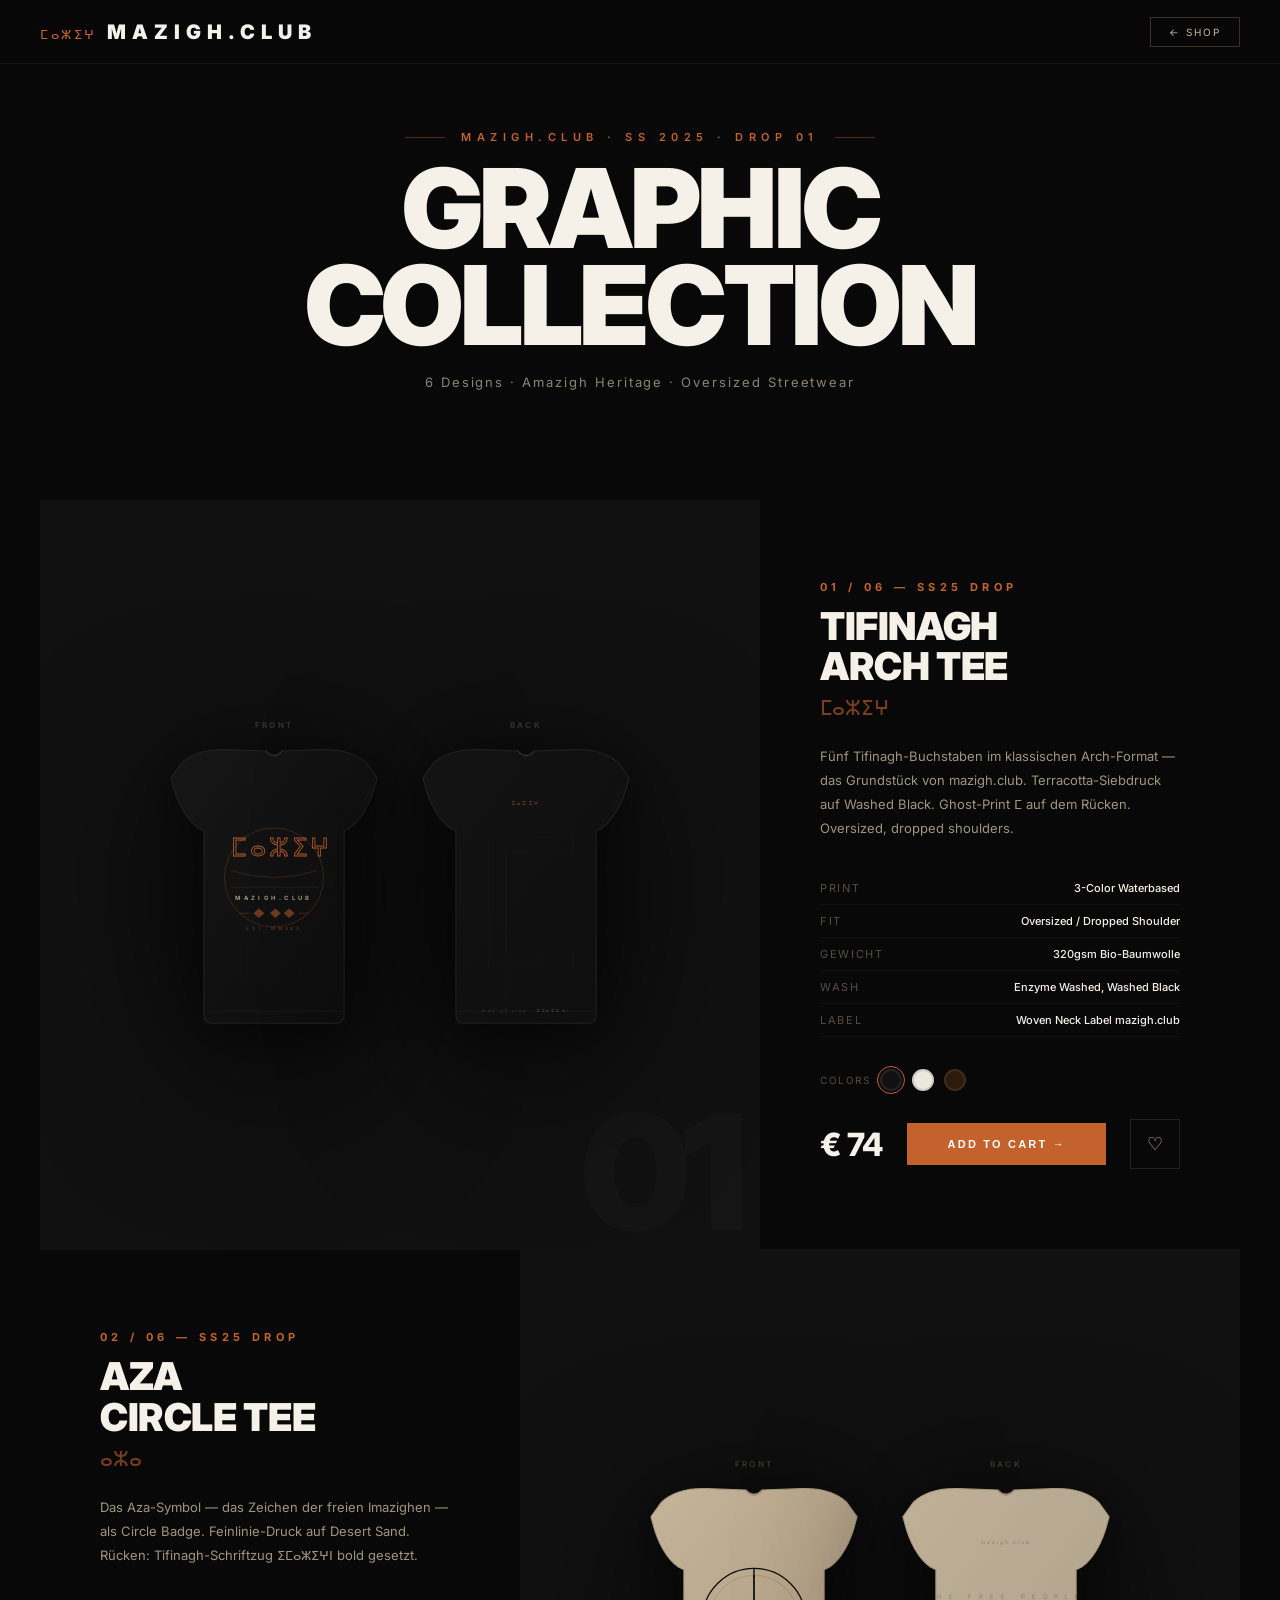
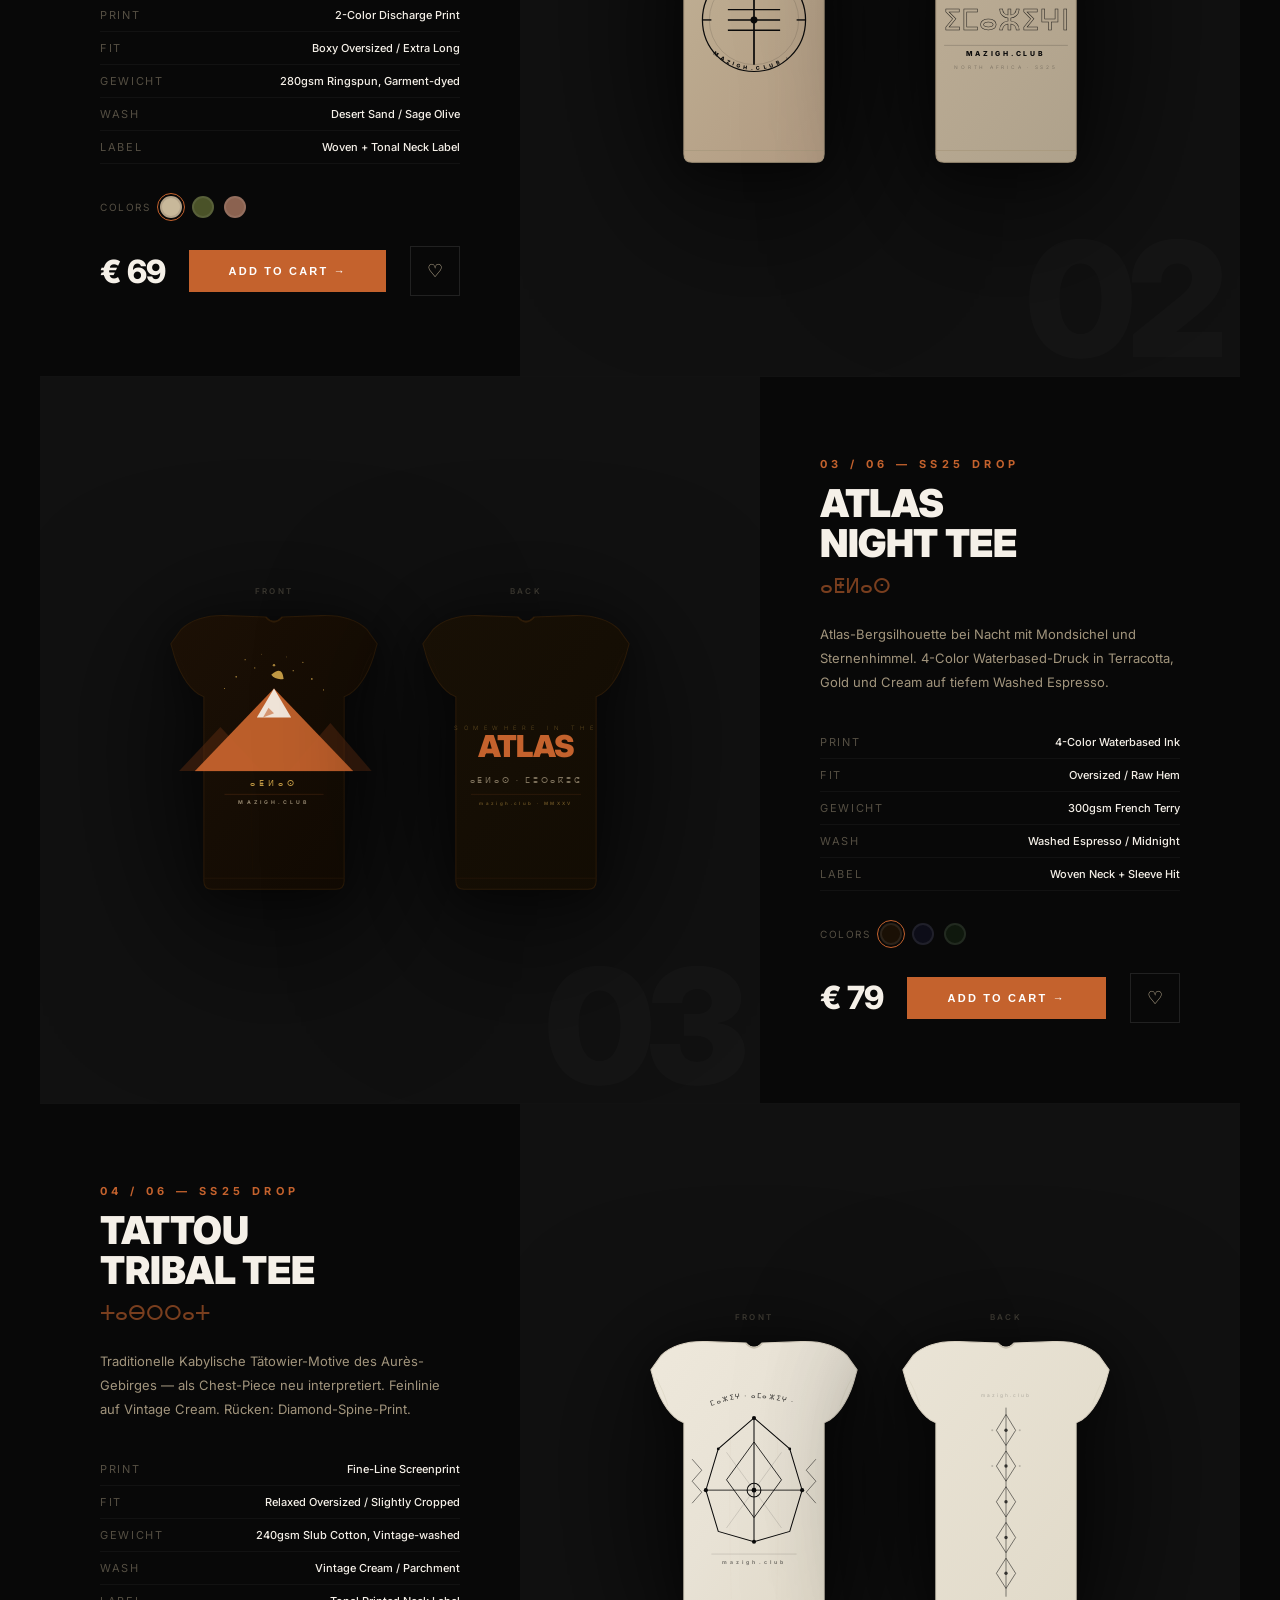
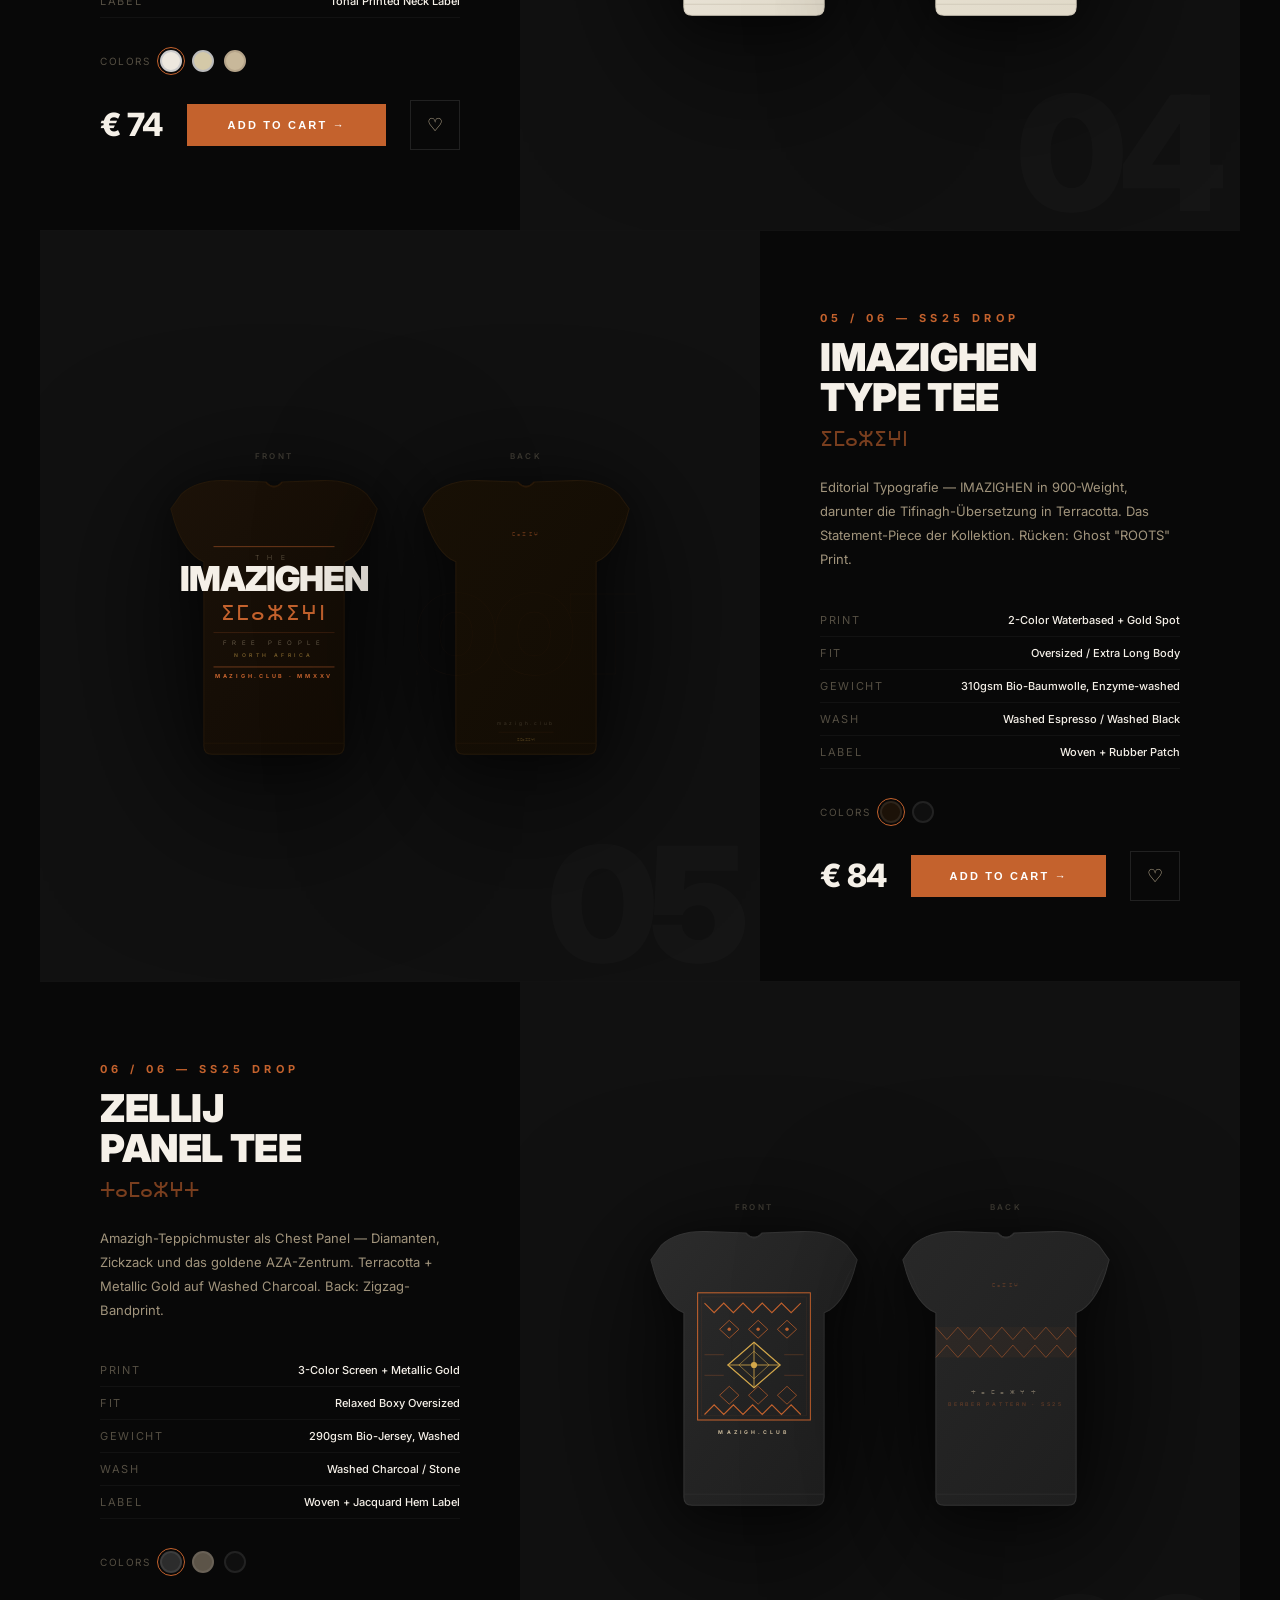
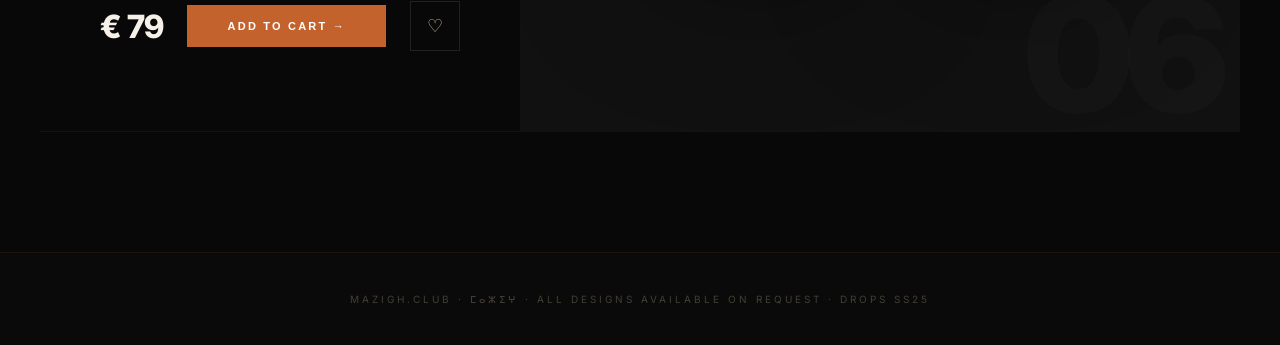
==== commit 696b7225: "Redesign t-shirt mockups with oversized streetwear silhouette https://claude.ai/code/session_01RdwXi" ====
--- a/designs.html
+++ b/designs.html
@@ -8,12 +8,14 @@
   <style>
     *, *::before, *::after { box-sizing: border-box; margin: 0; padding: 0; }
     :root {
-      --black: #0a0a0a;
+      --black: #080808;
+      --off-black: #111;
       --cream: #F5F0E8;
       --sand: #C8B89A;
       --terracotta: #C4622D;
       --gold: #D4A84B;
     }
+    html { scroll-behavior: smooth; }
     body { background: var(--black); color: var(--cream); font-family: 'Inter', sans-serif; overflow-x: hidden; }
     a { color: inherit; text-decoration: none; }
 
@@ -22,686 +24,895 @@
       position: fixed; top: 0; left: 0; right: 0; z-index: 100;
       height: 64px; display: flex; align-items: center; justify-content: space-between;
       padding: 0 40px;
-      background: rgba(10,10,10,0.9); backdrop-filter: blur(20px);
-      border-bottom: 1px solid rgba(196,98,45,0.15);
-    }
-    .nav__logo { display: flex; align-items: baseline; gap: 8px; }
+      background: rgba(8,8,8,0.92); backdrop-filter: blur(20px);
+      border-bottom: 1px solid rgba(196,98,45,0.12);
+    }
+    .nav__logo { display: flex; align-items: baseline; gap: 10px; }
     .nav__tif { font-size: 13px; color: var(--terracotta); letter-spacing: 0.2em; }
     .nav__name { font-size: 20px; font-weight: 900; letter-spacing: 0.3em; }
-    .nav__back { font-size: 10px; letter-spacing: 0.2em; text-transform: uppercase; color: var(--sand); border: 1px solid rgba(200,184,154,0.3); padding: 8px 18px; transition: all 0.2s; }
+    .nav__back {
+      font-size: 10px; letter-spacing: 0.2em; text-transform: uppercase;
+      color: var(--sand); border: 1px solid rgba(200,184,154,0.25);
+      padding: 8px 18px; transition: all 0.2s;
+    }
     .nav__back:hover { border-color: var(--terracotta); color: var(--terracotta); }
 
     /* HEADER */
-    .header {
-      padding: 120px 40px 60px;
-      text-align: center;
-      position: relative;
-    }
+    .header { padding: 130px 40px 50px; text-align: center; }
     .header__club {
       font-size: 11px; letter-spacing: 0.5em; text-transform: uppercase;
       color: var(--terracotta); font-weight: 600; margin-bottom: 16px;
+      display: flex; align-items: center; justify-content: center; gap: 16px;
+    }
+    .header__club::before, .header__club::after {
+      content: ''; display: block; width: 40px; height: 1px; background: var(--terracotta); opacity: 0.4;
     }
     .header__title {
-      font-size: clamp(48px, 8vw, 100px);
-      font-weight: 900; letter-spacing: -0.02em;
-      color: var(--cream); line-height: 0.9;
-      margin-bottom: 16px;
-    }
-    .header__sub {
-      font-size: 14px; color: var(--sand); letter-spacing: 0.1em;
-    }
-
-    /* COLLECTION GRID */
-    .collection {
-      max-width: 1400px; margin: 0 auto; padding: 40px 40px 120px;
-      display: flex; flex-direction: column; gap: 120px;
-    }
-
-    /* DESIGN CARD */
-    .design { display: grid; grid-template-columns: 1fr 1fr; gap: 60px; align-items: start; }
-    .design--reverse { direction: rtl; }
-    .design--reverse > * { direction: ltr; }
-    .design__views { display: flex; gap: 24px; }
-    .design__tshirt-wrap {
-      flex: 1; display: flex; flex-direction: column; align-items: center; gap: 12px;
-    }
-    .design__view-label {
-      font-size: 9px; letter-spacing: 0.3em; text-transform: uppercase;
-      color: rgba(200,184,154,0.4); font-weight: 600;
-    }
-
-    /* INFO */
-    .design__info { padding-top: 20px; }
-    .design__number {
-      font-size: 80px; font-weight: 900; color: rgba(196,98,45,0.1);
-      line-height: 1; margin-bottom: -20px;
-    }
-    .design__name {
-      font-size: clamp(24px, 3vw, 40px); font-weight: 800; letter-spacing: -0.01em;
-      color: var(--cream); margin-bottom: 12px; line-height: 1.1;
-    }
-    .design__tag {
-      font-size: 18px; color: var(--terracotta); margin-bottom: 20px;
-      letter-spacing: 0.1em;
-    }
-    .design__desc {
-      font-size: 13px; color: var(--sand); line-height: 1.8;
-      margin-bottom: 28px; max-width: 420px; opacity: 0.8;
-    }
-    .design__details { margin-bottom: 28px; }
-    .design__detail {
-      display: flex; justify-content: space-between; align-items: center;
-      padding: 10px 0; border-bottom: 1px solid rgba(255,255,255,0.05);
-      font-size: 12px;
-    }
-    .design__detail span:first-child { color: rgba(200,184,154,0.5); letter-spacing: 0.15em; text-transform: uppercase; }
-    .design__detail span:last-child { color: var(--cream); font-weight: 500; }
-    .design__colors { display: flex; gap: 8px; margin-bottom: 28px; }
-    .color-dot {
-      width: 20px; height: 20px; border-radius: 50%;
-      border: 2px solid rgba(255,255,255,0.1); cursor: pointer;
+      font-size: clamp(52px, 9vw, 110px); font-weight: 900;
+      letter-spacing: -0.03em; color: var(--cream); line-height: 0.88;
+      margin-bottom: 20px;
+    }
+    .header__sub { font-size: 13px; color: var(--sand); letter-spacing: 0.15em; opacity: 0.7; }
+
+    /* COLLECTION */
+    .collection { max-width: 1400px; margin: 0 auto; padding: 60px 40px 120px; }
+    .design-block {
+      display: grid; grid-template-columns: 3fr 2fr; gap: 0;
+      margin-bottom: 0; border-bottom: 1px solid rgba(255,255,255,0.04);
+    }
+    .design-block:nth-child(even) { direction: rtl; }
+    .design-block:nth-child(even) > * { direction: ltr; }
+
+    /* SHIRTS PANEL */
+    .shirts-panel {
+      padding: 80px 60px;
+      background: var(--off-black);
+      display: flex; align-items: center; justify-content: center; gap: 32px;
+      position: relative; overflow: hidden; min-height: 620px;
+    }
+    .shirts-panel::before {
+      content: attr(data-num);
+      position: absolute; bottom: -20px; right: 20px;
+      font-size: 160px; font-weight: 900;
+      color: rgba(255,255,255,0.02); pointer-events: none;
+      letter-spacing: -0.05em;
+    }
+    .shirt-view { display: flex; flex-direction: column; align-items: center; gap: 10px; }
+    .shirt-label {
+      font-size: 8px; letter-spacing: 0.3em; text-transform: uppercase;
+      color: rgba(200,184,154,0.3); font-weight: 600;
+    }
+    .shirt-svg {
+      filter: drop-shadow(0 30px 80px rgba(0,0,0,0.7)) drop-shadow(0 8px 20px rgba(0,0,0,0.5));
+      width: 220px;
+    }
+    .shirt-svg:hover { transform: scale(1.02) translateY(-4px); transition: transform 0.3s ease; }
+
+    /* INFO PANEL */
+    .info-panel { padding: 80px 60px; display: flex; flex-direction: column; justify-content: center; }
+    .info__num {
+      font-size: 11px; font-weight: 700; letter-spacing: 0.4em;
+      color: var(--terracotta); margin-bottom: 12px;
+    }
+    .info__name {
+      font-size: clamp(26px, 3vw, 40px); font-weight: 900;
+      letter-spacing: -0.01em; color: var(--cream);
+      line-height: 1.05; margin-bottom: 10px;
+    }
+    .info__tif { font-size: 20px; color: rgba(196,98,45,0.6); margin-bottom: 24px; }
+    .info__desc {
+      font-size: 13px; color: var(--sand); line-height: 1.85;
+      margin-bottom: 32px; opacity: 0.8;
+    }
+
+    /* SPECS */
+    .specs { margin-bottom: 32px; }
+    .spec {
+      display: flex; justify-content: space-between;
+      padding: 9px 0; border-bottom: 1px solid rgba(255,255,255,0.04);
+      font-size: 11px;
+    }
+    .spec__key { color: rgba(200,184,154,0.4); letter-spacing: 0.15em; text-transform: uppercase; }
+    .spec__val { color: var(--cream); font-weight: 500; }
+
+    /* COLORS */
+    .colorways { display: flex; align-items: center; gap: 10px; margin-bottom: 28px; }
+    .colorways__label { font-size: 10px; letter-spacing: 0.15em; text-transform: uppercase; color: rgba(200,184,154,0.4); }
+    .cw {
+      width: 22px; height: 22px; border-radius: 50%;
+      border: 2px solid rgba(255,255,255,0.08); cursor: pointer;
       transition: transform 0.2s; position: relative;
     }
-    .color-dot.active::after {
-      content: ''; position: absolute; inset: -4px;
-      border: 1px solid var(--terracotta); border-radius: 50%;
-    }
-    .color-dot:hover { transform: scale(1.2); }
-    .design__price { font-size: 28px; font-weight: 700; color: var(--cream); margin-bottom: 20px; }
-    .btn-add {
-      display: inline-flex; align-items: center; gap: 10px;
-      padding: 14px 32px; background: var(--terracotta); color: #fff;
+    .cw.on::after {
+      content: ''; position: absolute; inset: -5px;
+      border: 1.5px solid var(--terracotta); border-radius: 50%;
+    }
+    .cw:hover { transform: scale(1.25); }
+
+    /* PRICE & BTN */
+    .price-row { display: flex; align-items: center; gap: 24px; }
+    .price { font-size: 32px; font-weight: 800; letter-spacing: -0.02em; }
+    .btn-cart {
+      flex: 1; padding: 15px 24px; background: var(--terracotta); color: #fff;
       font-size: 11px; font-weight: 700; letter-spacing: 0.2em; text-transform: uppercase;
       border: none; cursor: pointer; transition: all 0.2s;
-    }
-    .btn-add:hover { background: #d97448; transform: translateY(-1px); }
-
-    /* DIVIDER */
-    .divider {
-      max-width: 1400px; margin: 0 auto; padding: 0 40px;
-      border-top: 1px solid rgba(255,255,255,0.05);
-    }
-
-    /* T-SHIRT SVG */
-    .tshirt { width: 100%; max-width: 280px; filter: drop-shadow(0 20px 60px rgba(0,0,0,0.5)); }
+      display: flex; align-items: center; justify-content: center; gap: 8px;
+    }
+    .btn-cart:hover { background: #d97448; transform: translateY(-2px); }
+    .btn-save {
+      width: 50px; height: 50px; border: 1px solid rgba(255,255,255,0.1);
+      background: none; cursor: pointer; display: flex; align-items: center; justify-content: center;
+      color: var(--sand); font-size: 18px; transition: all 0.2s;
+    }
+    .btn-save:hover { border-color: var(--terracotta); color: var(--terracotta); }
+
+    /* FOOTER */
+    .footer-band {
+      background: #0a0a0a; border-top: 1px solid rgba(196,98,45,0.1);
+      padding: 40px; text-align: center;
+    }
+    .footer-band p { font-size: 10px; letter-spacing: 0.3em; text-transform: uppercase; color: rgba(200,184,154,0.3); }
 
     @media (max-width: 900px) {
       .nav { padding: 0 20px; }
       .header { padding: 100px 20px 40px; }
-      .collection { padding: 20px 20px 80px; gap: 80px; }
-      .design { grid-template-columns: 1fr; gap: 40px; }
-      .design--reverse { direction: ltr; }
-      .tshirt { max-width: 220px; }
+      .collection { padding: 20px 0 80px; }
+      .design-block { grid-template-columns: 1fr; }
+      .design-block:nth-child(even) { direction: ltr; }
+      .shirts-panel { padding: 50px 20px; min-height: 400px; }
+      .shirt-svg { width: 160px; }
+      .info-panel { padding: 40px 24px; }
     }
   </style>
 </head>
 <body>
 
-  <nav class="nav">
-    <div class="nav__logo">
-      <span class="nav__tif">ⵎⴰⵣⵉⵖ</span>
-      <span class="nav__name">MAZIGH.CLUB</span>
-    </div>
-    <a href="index.html" class="nav__back">← Zurück zum Shop</a>
-  </nav>
-
-  <div class="header">
-    <p class="header__club">mazigh.club — SS 2025 — DESIGN COLLECTION</p>
-    <h1 class="header__title">THE GRAPHICS</h1>
-    <p class="header__sub">6 Designs. Tifinagh. Tradition. Streetwear.</p>
+<nav class="nav">
+  <div class="nav__logo">
+    <span class="nav__tif">ⵎⴰⵣⵉⵖ</span>
+    <span class="nav__name">MAZIGH.CLUB</span>
   </div>
-
-  <div class="collection">
-
-    <!-- ============================================================ -->
-    <!-- DESIGN 01 — TIFINAGH ARCH -->
-    <!-- ============================================================ -->
-    <div class="design">
-      <div class="design__views">
-        <div class="design__tshirt-wrap">
-          <span class="design__view-label">Front</span>
-          <svg class="tshirt" viewBox="0 0 400 480" xmlns="http://www.w3.org/2000/svg">
-            <!-- Shirt shape -->
-            <path d="M120,20 L60,50 L20,130 L70,145 L70,440 Q70,460 90,460 L310,460 Q330,460 330,440 L330,145 L380,130 L340,50 L280,20 Q260,50 200,50 Q140,50 120,20 Z" fill="#0f0f0f" stroke="#1a1a1a" stroke-width="2"/>
-            <!-- Seam lines subtle -->
-            <line x1="200" y1="50" x2="200" y2="460" stroke="#161616" stroke-width="1"/>
-            <!-- GRAPHIC: Tifinagh in arch formation -->
-            <g transform="translate(200,240)">
-              <!-- Arch of Tifinagh letters -->
-              <text x="-95" y="-60" font-size="52" fill="none" stroke="#C4622D" stroke-width="1.5" font-family="serif" opacity="0.9">ⵎⴰⵣⵉⵖ</text>
-              <!-- Underline arc -->
-              <path d="M-95,-40 Q0,-20 95,-40" fill="none" stroke="#C4622D" stroke-width="1" opacity="0.6"/>
-              <!-- Horizontal rule -->
-              <line x1="-90" y1="-10" x2="90" y2="-10" stroke="#C4622D" stroke-width="0.8" opacity="0.4"/>
-              <!-- Center text -->
-              <text x="0" y="20" text-anchor="middle" font-size="11" fill="#C8B89A" font-family="Inter, sans-serif" font-weight="700" letter-spacing="6">MAZIGH.CLUB</text>
-              <!-- Bottom diamond row -->
-              <g transform="translate(0,42)" opacity="0.5">
-                <polygon points="-40,0 -32,-8 -24,0 -32,8" fill="#C4622D"/>
-                <polygon points="-12,0 -4,-8 4,0 -4,8" fill="#C4622D"/>
-                <polygon points="16,0 24,-8 32,0 24,8" fill="#C4622D"/>
-                <line x1="-65" y1="0" x2="-46" y2="0" stroke="#C4622D" stroke-width="0.8"/>
-                <line x1="46" y1="0" x2="65" y2="0" stroke="#C4622D" stroke-width="0.8"/>
-              </g>
-              <!-- Year -->
-              <text x="0" y="72" text-anchor="middle" font-size="8" fill="#C4622D" font-family="Inter, sans-serif" font-weight="600" letter-spacing="4" opacity="0.5">EST. MMXXV</text>
+  <a href="index.html" class="nav__back">← Shop</a>
+</nav>
+
+<div class="header">
+  <p class="header__club">mazigh.club · SS 2025 · DROP 01</p>
+  <h1 class="header__title">GRAPHIC<br/>COLLECTION</h1>
+  <p class="header__sub">6 Designs · Amazigh Heritage · Oversized Streetwear</p>
+</div>
+
+<div class="collection">
+
+  <!-- ═══════════════════════════════════════════════════════
+       01 · TIFINAGH ARCH
+  ══════════════════════════════════════════════════════════ -->
+  <div class="design-block" data-design="1">
+    <div class="shirts-panel" data-num="01">
+      <!-- FRONT -->
+      <div class="shirt-view">
+        <span class="shirt-label">Front</span>
+        <svg class="shirt-svg" viewBox="0 0 320 420" xmlns="http://www.w3.org/2000/svg">
+          <defs>
+            <linearGradient id="g01f" x1="0%" y1="0%" x2="100%" y2="100%">
+              <stop offset="0%" stop-color="#161616"/>
+              <stop offset="50%" stop-color="#111111"/>
+              <stop offset="100%" stop-color="#0d0d0d"/>
+            </linearGradient>
+            <filter id="fold01">
+              <feTurbulence type="fractalNoise" baseFrequency="0.02" numOctaves="3" result="noise"/>
+              <feDisplacementMap in="SourceGraphic" in2="noise" scale="1.5" xChannelSelector="R" yChannelSelector="G"/>
+            </filter>
+          </defs>
+          <!-- Oversized tee: wide body, dropped shoulder, boxy -->
+          <!-- Main body -->
+          <path d="
+            M 148,16 Q 160,28 172,16
+            L 228,14
+            C 255,13 278,18 295,34
+            L 310,55 308,62
+            C 300,95 285,118 270,128
+            L 262,132
+            L 262,400 Q 262,412 250,412
+            L 70,412 Q 58,412 58,400
+            L 58,132
+            L 50,128
+            C 35,118 20,95 12,62
+            L 10,55
+            L 25,34
+            C 42,18 65,13 92,14
+            Z
+          " fill="url(#g01f)" stroke="#222" stroke-width="1.5"/>
+          <!-- Sleeve wrinkle left -->
+          <path d="M 18,68 Q 28,85 35,105" fill="none" stroke="#1a1a1a" stroke-width="1"/>
+          <path d="M 24,72 Q 32,90 38,112" fill="none" stroke="#191919" stroke-width="0.8"/>
+          <!-- Sleeve wrinkle right -->
+          <path d="M 302,68 Q 292,85 285,105" fill="none" stroke="#1a1a1a" stroke-width="1"/>
+          <!-- Body fold lines subtle -->
+          <path d="M 120,150 Q 118,250 122,350" fill="none" stroke="#151515" stroke-width="1"/>
+          <path d="M 200,150 Q 202,250 198,350" fill="none" stroke="#151515" stroke-width="0.8"/>
+          <!-- Bottom hem fold -->
+          <line x1="58" y1="395" x2="262" y2="395" stroke="#1c1c1c" stroke-width="1"/>
+          <!-- GRAPHIC: Tifinagh arch -->
+          <g transform="translate(160,220)">
+            <!-- Outer ring -->
+            <circle cx="0" cy="-20" r="72" fill="none" stroke="#C4622D" stroke-width="1.2" opacity="0.3"/>
+            <!-- Tifinagh in arch -->
+            <text x="-62" y="-52" font-size="36" fill="none" stroke="#C4622D" stroke-width="1.2" font-family="serif" opacity="0.95" letter-spacing="4">ⵎⴰⵣⵉⵖ</text>
+            <!-- Decorative arc under text -->
+            <path d="M-62,-30 Q0,-10 62,-30" fill="none" stroke="#C4622D" stroke-width="0.8" opacity="0.4"/>
+            <!-- Horizontal divider -->
+            <line x1="-65" y1="-6" x2="65" y2="-6" stroke="rgba(196,98,45,0.25)" stroke-width="0.8"/>
+            <!-- Brand name -->
+            <text x="0" y="12" text-anchor="middle" font-size="8.5" fill="#C8B89A" font-family="Inter,sans-serif" font-weight="700" letter-spacing="5" opacity="0.8">MAZIGH.CLUB</text>
+            <!-- Bottom diamond row -->
+            <g transform="translate(0,32)" opacity="0.5">
+              <polygon points="-30,0 -22,-7 -14,0 -22,7" fill="#C4622D"/>
+              <polygon points="-6,0  2,-7  10,0  2,7"  fill="#C4622D"/>
+              <polygon points="14,0 22,-7 30,0 22,7"  fill="#C4622D"/>
+              <line x1="-50" y1="0" x2="-36" y2="0" stroke="#C4622D" stroke-width="0.8"/>
+              <line x1="36" y1="0" x2="50" y2="0" stroke="#C4622D" stroke-width="0.8"/>
             </g>
-          </svg>
-        </div>
-        <div class="design__tshirt-wrap">
-          <span class="design__view-label">Back</span>
-          <svg class="tshirt" viewBox="0 0 400 480" xmlns="http://www.w3.org/2000/svg">
-            <path d="M120,20 L60,50 L20,130 L70,145 L70,440 Q70,460 90,460 L310,460 Q330,460 330,440 L330,145 L380,130 L340,50 L280,20 Q260,50 200,50 Q140,50 120,20 Z" fill="#0f0f0f" stroke="#1a1a1a" stroke-width="2"/>
-            <line x1="200" y1="50" x2="200" y2="460" stroke="#161616" stroke-width="1"/>
-            <!-- Back: Large Tifinagh single letter -->
-            <text x="200" y="310" text-anchor="middle" font-size="200" fill="none" stroke="#C4622D" stroke-width="1.2" font-family="serif" opacity="0.12">ⵎ</text>
-            <!-- Neck label area -->
-            <g transform="translate(200,110)">
-              <text x="0" y="0" text-anchor="middle" font-size="8" fill="#C8B89A" font-family="Inter, sans-serif" letter-spacing="3" opacity="0.4">MAZIGH.CLUB</text>
+            <text x="0" y="56" text-anchor="middle" font-size="6.5" fill="#C4622D" font-family="Inter,sans-serif" font-weight="600" letter-spacing="4" opacity="0.4">EST. MMXXV</text>
+          </g>
+          <!-- Neck rib -->
+          <path d="M 148,16 Q 160,30 172,16" fill="none" stroke="#2a2a2a" stroke-width="2.5"/>
+        </svg>
+      </div>
+
+      <!-- BACK -->
+      <div class="shirt-view">
+        <span class="shirt-label">Back</span>
+        <svg class="shirt-svg" viewBox="0 0 320 420" xmlns="http://www.w3.org/2000/svg">
+          <defs>
+            <linearGradient id="g01b" x1="0%" y1="0%" x2="100%" y2="100%">
+              <stop offset="0%" stop-color="#131313"/>
+              <stop offset="100%" stop-color="#0e0e0e"/>
+            </linearGradient>
+          </defs>
+          <path d="M 148,16 Q 160,28 172,16 L 228,14 C 255,13 278,18 295,34 L 310,55 308,62 C 300,95 285,118 270,128 L 262,132 L 262,400 Q 262,412 250,412 L 70,412 Q 58,412 58,400 L 58,132 L 50,128 C 35,118 20,95 12,62 L 10,55 L 25,34 C 42,18 65,13 92,14 Z" fill="url(#g01b)" stroke="#222" stroke-width="1.5"/>
+          <path d="M 18,68 Q 28,85 35,105" fill="none" stroke="#1a1a1a" stroke-width="1"/>
+          <path d="M 302,68 Q 292,85 285,105" fill="none" stroke="#1a1a1a" stroke-width="1"/>
+          <path d="M 130,145 Q 128,270 132,380" fill="none" stroke="#151515" stroke-width="1"/>
+          <line x1="58" y1="395" x2="262" y2="395" stroke="#1c1c1c" stroke-width="1"/>
+          <!-- Back: ghost giant letter -->
+          <text x="160" y="330" text-anchor="middle" font-size="260" fill="none" stroke="#C4622D" stroke-width="0.8" font-family="serif" opacity="0.07">ⵎ</text>
+          <!-- Back neck print -->
+          <text x="160" y="94" text-anchor="middle" font-size="7" fill="#C4622D" font-family="Inter,sans-serif" letter-spacing="3" opacity="0.5">ⵎⴰⵣⵉⵖ</text>
+          <!-- Bottom back brand -->
+          <text x="160" y="396" text-anchor="middle" font-size="6" fill="rgba(200,184,154,0.25)" font-family="Inter,sans-serif" letter-spacing="3">mazigh.club · ⵉⵎⴰⵣⵉⵖⵏ</text>
+          <!-- Neck rib -->
+          <path d="M 148,16 Q 160,30 172,16" fill="none" stroke="#2a2a2a" stroke-width="2.5"/>
+        </svg>
+      </div>
+    </div>
+
+    <div class="info-panel">
+      <p class="info__num">01 / 06 — SS25 DROP</p>
+      <h2 class="info__name">TIFINAGH<br/>ARCH TEE</h2>
+      <div class="info__tif">ⵎⴰⵣⵉⵖ</div>
+      <p class="info__desc">Fünf Tifinagh-Buchstaben im klassischen Arch-Format — das Grundstück von mazigh.club. Terracotta-Siebdruck auf Washed Black. Ghost-Print ⵎ auf dem Rücken. Oversized, dropped shoulders.</p>
+      <div class="specs">
+        <div class="spec"><span class="spec__key">Print</span><span class="spec__val">3-Color Waterbased</span></div>
+        <div class="spec"><span class="spec__key">Fit</span><span class="spec__val">Oversized / Dropped Shoulder</span></div>
+        <div class="spec"><span class="spec__key">Gewicht</span><span class="spec__val">320gsm Bio-Baumwolle</span></div>
+        <div class="spec"><span class="spec__key">Wash</span><span class="spec__val">Enzyme Washed, Washed Black</span></div>
+        <div class="spec"><span class="spec__key">Label</span><span class="spec__val">Woven Neck Label mazigh.club</span></div>
+      </div>
+      <div class="colorways">
+        <span class="colorways__label">Colors</span>
+        <div class="cw on" style="background:#111" title="Washed Black"></div>
+        <div class="cw" style="background:#EDE8DE;border-color:#ccc" title="Vintage White"></div>
+        <div class="cw" style="background:#2d1a0a" title="Espresso"></div>
+      </div>
+      <div class="price-row">
+        <span class="price">€ 74</span>
+        <button class="btn-cart" onclick="addCart(this)">Add to Cart →</button>
+        <button class="btn-save">♡</button>
+      </div>
+    </div>
+  </div>
+
+  <!-- ═══════════════════════════════════════════════════════
+       02 · AZA CIRCLE
+  ══════════════════════════════════════════════════════════ -->
+  <div class="design-block" data-design="2">
+    <div class="shirts-panel" data-num="02">
+      <div class="shirt-view">
+        <span class="shirt-label">Front</span>
+        <svg class="shirt-svg" viewBox="0 0 320 420" xmlns="http://www.w3.org/2000/svg">
+          <defs>
+            <linearGradient id="g02f" x1="0%" y1="0%" x2="100%" y2="100%">
+              <stop offset="0%" stop-color="#C4B49A"/>
+              <stop offset="40%" stop-color="#BBA98E"/>
+              <stop offset="100%" stop-color="#B09880"/>
+            </linearGradient>
+          </defs>
+          <path d="M 148,16 Q 160,28 172,16 L 228,14 C 255,13 278,18 295,34 L 310,55 308,62 C 300,95 285,118 270,128 L 262,132 L 262,400 Q 262,412 250,412 L 70,412 Q 58,412 58,400 L 58,132 L 50,128 C 35,118 20,95 12,62 L 10,55 L 25,34 C 42,18 65,13 92,14 Z" fill="url(#g02f)" stroke="#A8987E" stroke-width="1.5"/>
+          <!-- Fabric folds -->
+          <path d="M 18,68 Q 28,85 35,108" fill="none" stroke="#B8A88A" stroke-width="1"/>
+          <path d="M 302,68 Q 292,85 285,108" fill="none" stroke="#B8A88A" stroke-width="1"/>
+          <path d="M 125,145 Q 122,260 126,380" fill="none" stroke="#BBA98E" stroke-width="0.8" opacity="0.5"/>
+          <path d="M 195,145 Q 198,260 194,380" fill="none" stroke="#BBA98E" stroke-width="0.8" opacity="0.5"/>
+          <line x1="58" y1="395" x2="262" y2="395" stroke="#A8987E" stroke-width="1.2"/>
+          <!-- GRAPHIC: AZA Circle Badge -->
+          <g transform="translate(160,215)">
+            <circle cx="0" cy="-10" r="75" fill="none" stroke="#0a0a0a" stroke-width="1.8"/>
+            <circle cx="0" cy="-10" r="65" fill="none" stroke="#0a0a0a" stroke-width="0.6" opacity="0.3"/>
+            <!-- AZA symbol -->
+            <line x1="0" y1="-75" x2="0" y2="55" stroke="#0a0a0a" stroke-width="2.5"/>
+            <line x1="-38" y1="-25" x2="38" y2="-25" stroke="#0a0a0a" stroke-width="2"/>
+            <line x1="-38" y1="-10" x2="38" y2="-10" stroke="#0a0a0a" stroke-width="2"/>
+            <line x1="-38" y1="5"  x2="38" y2="5"   stroke="#0a0a0a" stroke-width="2"/>
+            <circle cx="0" cy="-10" r="5" fill="#0a0a0a"/>
+            <!-- Circle ticks -->
+            <line x1="-75" y1="-10" x2="-62" y2="-10" stroke="#0a0a0a" stroke-width="2"/>
+            <line x1="75"  y1="-10" x2="62"  y2="-10" stroke="#0a0a0a" stroke-width="2"/>
+            <line x1="0"  y1="-85" x2="0"  y2="-72" stroke="#0a0a0a" stroke-width="2"/>
+            <!-- Arc text bottom -->
+            <path id="a02" d="M-60,40 Q0,85 60,40" fill="none"/>
+            <text font-size="7.5" fill="#0a0a0a" font-family="Inter,sans-serif" font-weight="800" letter-spacing="5">
+              <textPath href="#a02">MAZIGH.CLUB · ⵉⵎⴰⵣⵉⵖⵏ · FREE PEOPLE</textPath>
+            </text>
+          </g>
+          <path d="M 148,16 Q 160,30 172,16" fill="none" stroke="#9A8870" stroke-width="2.5"/>
+        </svg>
+      </div>
+      <div class="shirt-view">
+        <span class="shirt-label">Back</span>
+        <svg class="shirt-svg" viewBox="0 0 320 420" xmlns="http://www.w3.org/2000/svg">
+          <defs>
+            <linearGradient id="g02b" x1="0%" y1="0%" x2="100%" y2="100%">
+              <stop offset="0%" stop-color="#C0B098"/>
+              <stop offset="100%" stop-color="#ADA08A"/>
+            </linearGradient>
+          </defs>
+          <path d="M 148,16 Q 160,28 172,16 L 228,14 C 255,13 278,18 295,34 L 310,55 308,62 C 300,95 285,118 270,128 L 262,132 L 262,400 Q 262,412 250,412 L 70,412 Q 58,412 58,400 L 58,132 L 50,128 C 35,118 20,95 12,62 L 10,55 L 25,34 C 42,18 65,13 92,14 Z" fill="url(#g02b)" stroke="#A8987E" stroke-width="1.5"/>
+          <path d="M 18,68 Q 28,85 35,108" fill="none" stroke="#B8A88A" stroke-width="1"/>
+          <path d="M 302,68 Q 292,85 285,108" fill="none" stroke="#B8A88A" stroke-width="1"/>
+          <line x1="58" y1="395" x2="262" y2="395" stroke="#A8987E" stroke-width="1.2"/>
+          <!-- Back text block -->
+          <g transform="translate(160,230)">
+            <text x="0" y="-55" text-anchor="middle" font-size="9" fill="#0a0a0a" font-family="Inter,sans-serif" font-weight="200" letter-spacing="10" opacity="0.5">THE FREE PEOPLE</text>
+            <text x="0" y="-10" text-anchor="middle" font-size="42" fill="none" stroke="#0a0a0a" stroke-width="0.8" font-family="serif" opacity="0.85">ⵉⵎⴰⵣⵉⵖⵏ</text>
+            <line x1="-90" y1="12" x2="90" y2="12" stroke="#0a0a0a" stroke-width="0.8" opacity="0.3"/>
+            <text x="0" y="28" text-anchor="middle" font-size="10" fill="#0a0a0a" font-family="Inter,sans-serif" font-weight="800" letter-spacing="4">MAZIGH.CLUB</text>
+            <text x="0" y="46" text-anchor="middle" font-size="7" fill="#0a0a0a" font-family="Inter,sans-serif" font-weight="300" letter-spacing="4" opacity="0.4">NORTH AFRICA · SS25</text>
+          </g>
+          <text x="160" y="94" text-anchor="middle" font-size="7" fill="#0a0a0a" font-family="Inter,sans-serif" letter-spacing="3" opacity="0.3">mazigh.club</text>
+          <path d="M 148,16 Q 160,30 172,16" fill="none" stroke="#9A8870" stroke-width="2.5"/>
+        </svg>
+      </div>
+    </div>
+
+    <div class="info-panel">
+      <p class="info__num">02 / 06 — SS25 DROP</p>
+      <h2 class="info__name">AZA<br/>CIRCLE TEE</h2>
+      <div class="info__tif">ⴰⵣⴰ</div>
+      <p class="info__desc">Das Aza-Symbol — das Zeichen der freien Imazighen — als Circle Badge. Feinlinie-Druck auf Desert Sand. Rücken: Tifinagh-Schriftzug ⵉⵎⴰⵣⵉⵖⵏ bold gesetzt.</p>
+      <div class="specs">
+        <div class="spec"><span class="spec__key">Print</span><span class="spec__val">2-Color Discharge Print</span></div>
+        <div class="spec"><span class="spec__key">Fit</span><span class="spec__val">Boxy Oversized / Extra Long</span></div>
+        <div class="spec"><span class="spec__key">Gewicht</span><span class="spec__val">280gsm Ringspun, Garment-dyed</span></div>
+        <div class="spec"><span class="spec__key">Wash</span><span class="spec__val">Desert Sand / Sage Olive</span></div>
+        <div class="spec"><span class="spec__key">Label</span><span class="spec__val">Woven + Tonal Neck Label</span></div>
+      </div>
+      <div class="colorways">
+        <span class="colorways__label">Colors</span>
+        <div class="cw on" style="background:#C8B89A;border-color:#B5A48A" title="Desert Sand"></div>
+        <div class="cw" style="background:#4a5228" title="Sage Olive"></div>
+        <div class="cw" style="background:#8B6250" title="Clay"></div>
+      </div>
+      <div class="price-row">
+        <span class="price">€ 69</span>
+        <button class="btn-cart" onclick="addCart(this)">Add to Cart →</button>
+        <button class="btn-save">♡</button>
+      </div>
+    </div>
+  </div>
+
+  <!-- ═══════════════════════════════════════════════════════
+       03 · ATLAS NIGHT
+  ══════════════════════════════════════════════════════════ -->
+  <div class="design-block" data-design="3">
+    <div class="shirts-panel" data-num="03">
+      <div class="shirt-view">
+        <span class="shirt-label">Front</span>
+        <svg class="shirt-svg" viewBox="0 0 320 420" xmlns="http://www.w3.org/2000/svg">
+          <defs>
+            <linearGradient id="g03f" x1="0%" y1="0%" x2="100%" y2="100%">
+              <stop offset="0%" stop-color="#1c1005"/>
+              <stop offset="50%" stop-color="#160d04"/>
+              <stop offset="100%" stop-color="#110a03"/>
+            </linearGradient>
+          </defs>
+          <path d="M 148,16 Q 160,28 172,16 L 228,14 C 255,13 278,18 295,34 L 310,55 308,62 C 300,95 285,118 270,128 L 262,132 L 262,400 Q 262,412 250,412 L 70,412 Q 58,412 58,400 L 58,132 L 50,128 C 35,118 20,95 12,62 L 10,55 L 25,34 C 42,18 65,13 92,14 Z" fill="url(#g03f)" stroke="#2a1a08" stroke-width="1.5"/>
+          <path d="M 18,68 Q 28,85 35,108" fill="none" stroke="#1e1208" stroke-width="1"/>
+          <path d="M 302,68 Q 292,85 285,108" fill="none" stroke="#1e1208" stroke-width="1"/>
+          <path d="M 128,148 Q 125,260 129,385" fill="none" stroke="#1a1005" stroke-width="0.8"/>
+          <line x1="58" y1="396" x2="262" y2="396" stroke="#221408" stroke-width="1.2"/>
+          <!-- GRAPHIC: Atlas mountain night scene -->
+          <g transform="translate(160,218)">
+            <!-- Stars -->
+            <g fill="#D4A84B" opacity="0.75">
+              <circle cx="-55" cy="-115" r="1.2"/>
+              <circle cx="-28" cy="-128" r="0.9"/>
+              <circle cx="0"   cy="-132" r="1.8"/>
+              <circle cx="28"  cy="-124" r="1"/>
+              <circle cx="55"  cy="-112" r="1.3"/>
+              <circle cx="-72" cy="-98"  r="0.8"/>
+              <circle cx="72"  cy="-96"  r="0.8"/>
+              <circle cx="-42" cy="-140" r="0.8"/>
+              <circle cx="42"  cy="-136" r="0.8"/>
+              <circle cx="-18" cy="-148" r="0.6"/>
+              <circle cx="18"  cy="-144" r="0.6"/>
             </g>
-            <!-- Bottom text -->
-            <g transform="translate(200,420)">
-              <text x="0" y="0" text-anchor="middle" font-size="8" fill="#C4622D" font-family="Inter, sans-serif" letter-spacing="3" opacity="0.4">ⵉⵎⴰⵣⵉⵖⵏ</text>
+            <!-- Crescent moon -->
+            <path d="M -4,-118 Q 12,-132 14,-112 Q 2,-110 -4,-118 Z" fill="#D4A84B" opacity="0.9"/>
+            <!-- Back mountain R -->
+            <polygon points="82,-48 22,22 142,22" fill="#5a2a10" opacity="0.5"/>
+            <!-- Back mountain L -->
+            <polygon points="-78,-42 -138,22 -18,22" fill="#5a2a10" opacity="0.5"/>
+            <!-- Main Atlas peak -->
+            <polygon points="0,-98 -115,22 115,22" fill="#C4622D" opacity="0.95"/>
+            <!-- Snow cap -->
+            <polygon points="0,-98 -25,-56 25,-56" fill="#F5F0E8" opacity="0.92"/>
+            <!-- Snow detail -->
+            <polygon points="-8,-70 -16,-56 0,-62" fill="#C4622D" opacity="0.6"/>
+            <!-- Ground -->
+            <line x1="-115" y1="22" x2="115" y2="22" stroke="#C4622D" stroke-width="0.8" opacity="0.4"/>
+            <!-- Tifinagh label -->
+            <text x="0" y="44" text-anchor="middle" font-size="12" fill="#D4A84B" font-family="serif" letter-spacing="6" opacity="0.9">ⴰⵟⵍⴰⵙ</text>
+            <line x1="-72" y1="56" x2="72" y2="56" stroke="rgba(196,98,45,0.3)" stroke-width="0.8"/>
+            <text x="0" y="70" text-anchor="middle" font-size="7.5" fill="#C8B89A" font-family="Inter,sans-serif" font-weight="700" letter-spacing="4.5" opacity="0.7">MAZIGH.CLUB</text>
+          </g>
+          <path d="M 148,16 Q 160,30 172,16" fill="none" stroke="#2e1c08" stroke-width="2.5"/>
+        </svg>
+      </div>
+      <div class="shirt-view">
+        <span class="shirt-label">Back</span>
+        <svg class="shirt-svg" viewBox="0 0 320 420" xmlns="http://www.w3.org/2000/svg">
+          <defs>
+            <linearGradient id="g03b" x1="0%" y1="0%" x2="100%" y2="100%">
+              <stop offset="0%" stop-color="#181005"/>
+              <stop offset="100%" stop-color="#120c03"/>
+            </linearGradient>
+          </defs>
+          <path d="M 148,16 Q 160,28 172,16 L 228,14 C 255,13 278,18 295,34 L 310,55 308,62 C 300,95 285,118 270,128 L 262,132 L 262,400 Q 262,412 250,412 L 70,412 Q 58,412 58,400 L 58,132 L 50,128 C 35,118 20,95 12,62 L 10,55 L 25,34 C 42,18 65,13 92,14 Z" fill="url(#g03b)" stroke="#2a1a08" stroke-width="1.5"/>
+          <path d="M 18,68 Q 28,85 35,108" fill="none" stroke="#1e1208" stroke-width="1"/>
+          <path d="M 302,68 Q 292,85 285,108" fill="none" stroke="#1e1208" stroke-width="1"/>
+          <line x1="58" y1="396" x2="262" y2="396" stroke="#221408" stroke-width="1.2"/>
+          <g transform="translate(160,240)">
+            <text x="0" y="-60" text-anchor="middle" font-size="8.5" fill="#D4A84B" font-family="Inter,sans-serif" font-weight="200" letter-spacing="8" opacity="0.55">SOMEWHERE IN THE</text>
+            <text x="0" y="-20" text-anchor="middle" font-size="44" fill="#C4622D" font-family="Inter,sans-serif" font-weight="900" letter-spacing="-1">ATLAS</text>
+            <text x="0" y="18" text-anchor="middle" font-size="11" fill="#C8B89A" font-family="serif" letter-spacing="4" opacity="0.6">ⴰⵟⵍⴰⵙ · ⵎⵓⵔⴰⴽⵓⵛ</text>
+            <line x1="-80" y1="34" x2="80" y2="34" stroke="#C4622D" stroke-width="0.6" opacity="0.3"/>
+            <text x="0" y="50" text-anchor="middle" font-size="6.5" fill="#D4A84B" font-family="Inter,sans-serif" font-weight="600" letter-spacing="3.5" opacity="0.45">mazigh.club · MMXXV</text>
+          </g>
+          <path d="M 148,16 Q 160,30 172,16" fill="none" stroke="#2e1c08" stroke-width="2.5"/>
+        </svg>
+      </div>
+    </div>
+
+    <div class="info-panel">
+      <p class="info__num">03 / 06 — SS25 DROP</p>
+      <h2 class="info__name">ATLAS<br/>NIGHT TEE</h2>
+      <div class="info__tif">ⴰⵟⵍⴰⵙ</div>
+      <p class="info__desc">Atlas-Bergsilhouette bei Nacht mit Mondsichel und Sternenhimmel. 4-Color Waterbased-Druck in Terracotta, Gold und Cream auf tiefem Washed Espresso.</p>
+      <div class="specs">
+        <div class="spec"><span class="spec__key">Print</span><span class="spec__val">4-Color Waterbased Ink</span></div>
+        <div class="spec"><span class="spec__key">Fit</span><span class="spec__val">Oversized / Raw Hem</span></div>
+        <div class="spec"><span class="spec__key">Gewicht</span><span class="spec__val">300gsm French Terry</span></div>
+        <div class="spec"><span class="spec__key">Wash</span><span class="spec__val">Washed Espresso / Midnight</span></div>
+        <div class="spec"><span class="spec__key">Label</span><span class="spec__val">Woven Neck + Sleeve Hit</span></div>
+      </div>
+      <div class="colorways">
+        <span class="colorways__label">Colors</span>
+        <div class="cw on" style="background:#1a1005" title="Washed Espresso"></div>
+        <div class="cw" style="background:#0d0d18" title="Midnight"></div>
+        <div class="cw" style="background:#0f180d" title="Forest Night"></div>
+      </div>
+      <div class="price-row">
+        <span class="price">€ 79</span>
+        <button class="btn-cart" onclick="addCart(this)">Add to Cart →</button>
+        <button class="btn-save">♡</button>
+      </div>
+    </div>
+  </div>
+
+  <!-- ═══════════════════════════════════════════════════════
+       04 · TATTOU TRIBAL
+  ══════════════════════════════════════════════════════════ -->
+  <div class="design-block" data-design="4">
+    <div class="shirts-panel" data-num="04">
+      <div class="shirt-view">
+        <span class="shirt-label">Front</span>
+        <svg class="shirt-svg" viewBox="0 0 320 420" xmlns="http://www.w3.org/2000/svg">
+          <defs>
+            <linearGradient id="g04f" x1="0%" y1="0%" x2="100%" y2="100%">
+              <stop offset="0%" stop-color="#EEE8DB"/>
+              <stop offset="50%" stop-color="#E8E2D5"/>
+              <stop offset="100%" stop-color="#E0D9C8"/>
+            </linearGradient>
+          </defs>
+          <path d="M 148,16 Q 160,28 172,16 L 228,14 C 255,13 278,18 295,34 L 310,55 308,62 C 300,95 285,118 270,128 L 262,132 L 262,400 Q 262,412 250,412 L 70,412 Q 58,412 58,400 L 58,132 L 50,128 C 35,118 20,95 12,62 L 10,55 L 25,34 C 42,18 65,13 92,14 Z" fill="url(#g04f)" stroke="#D8D0C0" stroke-width="1.5"/>
+          <path d="M 18,68 Q 28,85 35,108" fill="none" stroke="#DDD6C4" stroke-width="1"/>
+          <path d="M 302,68 Q 292,85 285,108" fill="none" stroke="#DDD6C4" stroke-width="1"/>
+          <path d="M 126,148 Q 123,270 127,388" fill="none" stroke="#E0D8C8" stroke-width="0.8" opacity="0.6"/>
+          <path d="M 194,148 Q 197,270 193,388" fill="none" stroke="#E0D8C8" stroke-width="0.8" opacity="0.6"/>
+          <line x1="58" y1="396" x2="262" y2="396" stroke="#D0C8B8" stroke-width="1.2"/>
+          <!-- GRAPHIC: Kabyle tribal tattou chest piece -->
+          <g transform="translate(160,215)">
+            <!-- Top arch text -->
+            <path id="a04t" d="M-62,-108 Q0,-130 62,-108" fill="none"/>
+            <text font-size="10" fill="#0a0a0a" font-family="serif" letter-spacing="2" opacity="0.8">
+              <textPath href="#a04t">ⵎⴰⵣⵉⵖ · ⴰⵎⴰⵣⵉⵖ · ⵉⵎⴰⵣⵉⵖⵏ</textPath>
+            </text>
+            <!-- Outer hex diamond -->
+            <polygon points="0,-90 52,-45 70,15 52,75 0,90 -52,75 -70,15 -52,-45" fill="none" stroke="#0a0a0a" stroke-width="1.5"/>
+            <!-- Inner diamond -->
+            <polygon points="0,-55 40,0 0,55 -40,0" fill="none" stroke="#0a0a0a" stroke-width="1.2"/>
+            <!-- Center cross -->
+            <line x1="0" y1="-90" x2="0" y2="90" stroke="#0a0a0a" stroke-width="1.5"/>
+            <line x1="-70" y1="15" x2="70" y2="15" stroke="#0a0a0a" stroke-width="1.2"/>
+            <!-- Diagonal -->
+            <line x1="-40" y1="-40" x2="40" y2="70" stroke="#0a0a0a" stroke-width="0.6" opacity="0.3"/>
+            <line x1="40" y1="-40" x2="-40" y2="70" stroke="#0a0a0a" stroke-width="0.6" opacity="0.3"/>
+            <!-- Center circle -->
+            <circle cx="0" cy="15" r="10" fill="none" stroke="#0a0a0a" stroke-width="1.5"/>
+            <circle cx="0" cy="15" r="3.5" fill="#0a0a0a"/>
+            <!-- Corner dots -->
+            <circle cx="0"   cy="-90" r="3" fill="#0a0a0a"/>
+            <circle cx="0"   cy="90"  r="3" fill="#0a0a0a"/>
+            <circle cx="-70" cy="15"  r="3" fill="#0a0a0a"/>
+            <circle cx="70"  cy="15"  r="3" fill="#0a0a0a"/>
+            <circle cx="52"  cy="-45" r="2" fill="#0a0a0a"/>
+            <circle cx="-52" cy="-45" r="2" fill="#0a0a0a"/>
+            <!-- Side zigzag -->
+            <polyline points="-90,-30 -76,-14 -90,2 -76,18 -90,34" fill="none" stroke="#0a0a0a" stroke-width="1.2" opacity="0.6"/>
+            <polyline points="90,-30 76,-14 90,2 76,18 90,34" fill="none" stroke="#0a0a0a" stroke-width="1.2" opacity="0.6"/>
+            <!-- Bottom label -->
+            <line x1="-62" y1="108" x2="62" y2="108" stroke="#0a0a0a" stroke-width="0.7" opacity="0.25"/>
+            <text x="0" y="122" text-anchor="middle" font-size="7.5" fill="#0a0a0a" font-family="Inter,sans-serif" font-weight="700" letter-spacing="4.5" opacity="0.5">mazigh.club</text>
+          </g>
+          <path d="M 148,16 Q 160,30 172,16" fill="none" stroke="#C8C0B0" stroke-width="2.5"/>
+        </svg>
+      </div>
+      <div class="shirt-view">
+        <span class="shirt-label">Back</span>
+        <svg class="shirt-svg" viewBox="0 0 320 420" xmlns="http://www.w3.org/2000/svg">
+          <defs>
+            <linearGradient id="g04b" x1="0%" y1="0%" x2="100%" y2="100%">
+              <stop offset="0%" stop-color="#EAE4D6"/>
+              <stop offset="100%" stop-color="#E0D9C8"/>
+            </linearGradient>
+          </defs>
+          <path d="M 148,16 Q 160,28 172,16 L 228,14 C 255,13 278,18 295,34 L 310,55 308,62 C 300,95 285,118 270,128 L 262,132 L 262,400 Q 262,412 250,412 L 70,412 Q 58,412 58,400 L 58,132 L 50,128 C 35,118 20,95 12,62 L 10,55 L 25,34 C 42,18 65,13 92,14 Z" fill="url(#g04b)" stroke="#D8D0C0" stroke-width="1.5"/>
+          <path d="M 18,68 Q 28,85 35,108" fill="none" stroke="#DDD6C4" stroke-width="1"/>
+          <path d="M 302,68 Q 292,85 285,108" fill="none" stroke="#DDD6C4" stroke-width="1"/>
+          <line x1="58" y1="396" x2="262" y2="396" stroke="#D0C8B8" stroke-width="1.2"/>
+          <!-- Back: spine diamond chain -->
+          <g transform="translate(160,255)">
+            <line x1="0" y1="-145" x2="0" y2="130" stroke="#0a0a0a" stroke-width="1.2" opacity="0.6"/>
+            <g opacity="0.75">
+              <polygon points="0,-135 14,-112 0,-90  -14,-112" fill="none" stroke="#0a0a0a" stroke-width="1"/>
+              <polygon points="0,-82  14,-60  0,-38  -14,-60"  fill="none" stroke="#0a0a0a" stroke-width="1"/>
+              <polygon points="0,-30  14,-8   0,14   -14,-8"   fill="none" stroke="#0a0a0a" stroke-width="1"/>
+              <polygon points="0,22   14,44   0,66   -14,44"   fill="none" stroke="#0a0a0a" stroke-width="1"/>
+              <polygon points="0,74   14,96   0,118  -14,96"   fill="none" stroke="#0a0a0a" stroke-width="1"/>
+              <circle cx="0" cy="-112" r="2.5" fill="#0a0a0a"/>
+              <circle cx="0" cy="-60"  r="2.5" fill="#0a0a0a"/>
+              <circle cx="0" cy="-8"   r="2.5" fill="#0a0a0a"/>
+              <circle cx="0" cy="44"   r="2.5" fill="#0a0a0a"/>
+              <circle cx="0" cy="96"   r="2.5" fill="#0a0a0a"/>
             </g>
-          </svg>
-        </div>
-      </div>
-
-      <div class="design__info">
-        <div class="design__number">01</div>
-        <h2 class="design__name">TIFINAGH ARCH TEE</h2>
-        <div class="design__tag">ⵎⴰⵣⵉⵖ · mazigh.club</div>
-        <p class="design__desc">Die fünf heiligen Buchstaben des Namens — ⵎⴰⵣⵉⵖ — im Bogen angeordnet. Terracotta-Siebdruck auf Washed Black. Die Rückseite trägt ein übergroßes ⵎ als Ghost-Print.</p>
-        <div class="design__details">
-          <div class="design__detail"><span>Print</span><span>3-Color Screenprint</span></div>
-          <div class="design__detail"><span>Fit</span><span>Oversized, Dropped Shoulder</span></div>
-          <div class="design__detail"><span>Fabric</span><span>320gsm Bio-Baumwolle, Washed</span></div>
-          <div class="design__detail"><span>Farben</span><span>Washed Black / Vintage White</span></div>
-        </div>
-        <div class="design__colors">
-          <div class="color-dot active" style="background:#0f0f0f;" title="Washed Black"></div>
-          <div class="color-dot" style="background:#EDE8DE;" title="Vintage White"></div>
-        </div>
-        <div class="design__price">€ 74,00</div>
-        <button class="btn-add">Add to Cart ↗</button>
-      </div>
-    </div>
-
-    <div class="divider"></div>
-
-    <!-- ============================================================ -->
-    <!-- DESIGN 02 — AZA SYMBOL -->
-    <!-- ============================================================ -->
-    <div class="design design--reverse">
-      <div class="design__views">
-        <div class="design__tshirt-wrap">
-          <span class="design__view-label">Front</span>
-          <svg class="tshirt" viewBox="0 0 400 480" xmlns="http://www.w3.org/2000/svg">
-            <path d="M120,20 L60,50 L20,130 L70,145 L70,440 Q70,460 90,460 L310,460 Q330,460 330,440 L330,145 L380,130 L340,50 L280,20 Q260,50 200,50 Q140,50 120,20 Z" fill="#C8B89A" stroke="#B5A48A" stroke-width="2"/>
-            <line x1="200" y1="50" x2="200" y2="460" stroke="#B5A48A" stroke-width="1"/>
-            <!-- GRAPHIC: AZA symbol large chest -->
-            <g transform="translate(200,240)">
-              <!-- Outer circle -->
-              <circle cx="0" cy="0" r="90" fill="none" stroke="#0a0a0a" stroke-width="2"/>
-              <!-- Inner diamond -->
-              <polygon points="0,-70 70,0 0,70 -70,0" fill="none" stroke="#0a0a0a" stroke-width="1.5"/>
-              <!-- Vertical bar (AZA) -->
-              <line x1="0" y1="-90" x2="0" y2="90" stroke="#0a0a0a" stroke-width="3"/>
-              <!-- Horizontal cross bars -->
-              <line x1="-45" y1="-30" x2="45" y2="-30" stroke="#0a0a0a" stroke-width="2"/>
-              <line x1="-45" y1="0" x2="45" y2="0" stroke="#0a0a0a" stroke-width="2"/>
-              <line x1="-45" y1="30" x2="45" y2="30" stroke="#0a0a0a" stroke-width="2"/>
-              <!-- Center dot -->
-              <circle cx="0" cy="0" r="5" fill="#0a0a0a"/>
-              <!-- Corner ticks on circle -->
-              <line x1="-90" y1="0" x2="-78" y2="0" stroke="#0a0a0a" stroke-width="2"/>
-              <line x1="90" y1="0" x2="78" y2="0" stroke="#0a0a0a" stroke-width="2"/>
-              <line x1="0" y1="-90" x2="0" y2="-78" stroke="#0a0a0a" stroke-width="0"/>
-              <!-- MAZIGH.CLUB text around bottom -->
-              <path id="arc01" d="M-80,40 Q0,100 80,40" fill="none"/>
-              <text font-size="9" fill="#0a0a0a" font-family="Inter, sans-serif" font-weight="700" letter-spacing="4">
-                <textPath href="#arc01">MAZIGH.CLUB · ⵉⵎⴰⵣⵉⵖⵏ</textPath>
-              </text>
+            <!-- Side dots -->
+            <g opacity="0.2">
+              <circle cx="-20" cy="-112" r="1.5" fill="#0a0a0a"/>
+              <circle cx="20"  cy="-112" r="1.5" fill="#0a0a0a"/>
+              <circle cx="-20" cy="-60"  r="1.5" fill="#0a0a0a"/>
+              <circle cx="20"  cy="-60"  r="1.5" fill="#0a0a0a"/>
             </g>
-          </svg>
-        </div>
-        <div class="design__tshirt-wrap">
-          <span class="design__view-label">Back</span>
-          <svg class="tshirt" viewBox="0 0 400 480" xmlns="http://www.w3.org/2000/svg">
-            <path d="M120,20 L60,50 L20,130 L70,145 L70,440 Q70,460 90,460 L310,460 Q330,460 330,440 L330,145 L380,130 L340,50 L280,20 Q260,50 200,50 Q140,50 120,20 Z" fill="#C8B89A" stroke="#B5A48A" stroke-width="2"/>
-            <line x1="200" y1="50" x2="200" y2="460" stroke="#B5A48A" stroke-width="1"/>
-            <!-- Back: stacked text print -->
-            <g transform="translate(200,200)">
-              <text x="0" y="-60" text-anchor="middle" font-size="11" fill="#0a0a0a" font-family="Inter" font-weight="300" letter-spacing="8" opacity="0.5">THE FREE PEOPLE</text>
-              <text x="0" y="-30" text-anchor="middle" font-size="60" fill="none" stroke="#0a0a0a" stroke-width="1.2" font-family="serif">ⵉⵎⴰⵣⵉⵖⵏ</text>
-              <line x1="-100" y1="10" x2="100" y2="10" stroke="#0a0a0a" stroke-width="0.8" opacity="0.4"/>
-              <text x="0" y="30" text-anchor="middle" font-size="11" fill="#0a0a0a" font-family="Inter" font-weight="700" letter-spacing="5">MAZIGH.CLUB</text>
-              <text x="0" y="50" text-anchor="middle" font-size="8" fill="#0a0a0a" font-family="Inter" font-weight="300" letter-spacing="3" opacity="0.5">NORTH AFRICA · MMXXV</text>
+          </g>
+          <text x="160" y="94" text-anchor="middle" font-size="7" fill="#0a0a0a" font-family="Inter,sans-serif" letter-spacing="3" opacity="0.25">mazigh.club</text>
+          <path d="M 148,16 Q 160,30 172,16" fill="none" stroke="#C8C0B0" stroke-width="2.5"/>
+        </svg>
+      </div>
+    </div>
+
+    <div class="info-panel">
+      <p class="info__num">04 / 06 — SS25 DROP</p>
+      <h2 class="info__name">TATTOU<br/>TRIBAL TEE</h2>
+      <div class="info__tif">ⵜⴰⴱⵔⵔⴰⵜ</div>
+      <p class="info__desc">Traditionelle Kabylische Tätowier-Motive des Aurès-Gebirges — als Chest-Piece neu interpretiert. Feinlinie auf Vintage Cream. Rücken: Diamond-Spine-Print.</p>
+      <div class="specs">
+        <div class="spec"><span class="spec__key">Print</span><span class="spec__val">Fine-Line Screenprint</span></div>
+        <div class="spec"><span class="spec__key">Fit</span><span class="spec__val">Relaxed Oversized / Slightly Cropped</span></div>
+        <div class="spec"><span class="spec__key">Gewicht</span><span class="spec__val">240gsm Slub Cotton, Vintage-washed</span></div>
+        <div class="spec"><span class="spec__key">Wash</span><span class="spec__val">Vintage Cream / Parchment</span></div>
+        <div class="spec"><span class="spec__key">Label</span><span class="spec__val">Tonal Printed Neck Label</span></div>
+      </div>
+      <div class="colorways">
+        <span class="colorways__label">Colors</span>
+        <div class="cw on" style="background:#EDE8DE;border-color:#ccc" title="Vintage Cream"></div>
+        <div class="cw" style="background:#D4C9A8;border-color:#bbb" title="Parchment"></div>
+        <div class="cw" style="background:#C8B89A;border-color:#B5A48A" title="Sand"></div>
+      </div>
+      <div class="price-row">
+        <span class="price">€ 74</span>
+        <button class="btn-cart" onclick="addCart(this)">Add to Cart →</button>
+        <button class="btn-save">♡</button>
+      </div>
+    </div>
+  </div>
+
+  <!-- ═══════════════════════════════════════════════════════
+       05 · IMAZIGHEN TYPE
+  ══════════════════════════════════════════════════════════ -->
+  <div class="design-block" data-design="5">
+    <div class="shirts-panel" data-num="05">
+      <div class="shirt-view">
+        <span class="shirt-label">Front</span>
+        <svg class="shirt-svg" viewBox="0 0 320 420" xmlns="http://www.w3.org/2000/svg">
+          <defs>
+            <linearGradient id="g05f" x1="0%" y1="0%" x2="100%" y2="100%">
+              <stop offset="0%" stop-color="#1c1208"/>
+              <stop offset="50%" stop-color="#160e06"/>
+              <stop offset="100%" stop-color="#120b04"/>
+            </linearGradient>
+          </defs>
+          <path d="M 148,16 Q 160,28 172,16 L 228,14 C 255,13 278,18 295,34 L 310,55 308,62 C 300,95 285,118 270,128 L 262,132 L 262,400 Q 262,412 250,412 L 70,412 Q 58,412 58,400 L 58,132 L 50,128 C 35,118 20,95 12,62 L 10,55 L 25,34 C 42,18 65,13 92,14 Z" fill="url(#g05f)" stroke="#24180a" stroke-width="1.5"/>
+          <path d="M 18,68 Q 28,85 35,108" fill="none" stroke="#1c1208" stroke-width="1"/>
+          <path d="M 302,68 Q 292,85 285,108" fill="none" stroke="#1c1208" stroke-width="1"/>
+          <line x1="58" y1="396" x2="262" y2="396" stroke="#201408" stroke-width="1.2"/>
+          <!-- GRAPHIC: Editorial type block -->
+          <g transform="translate(160,225)">
+            <line x1="-88" y1="-115" x2="88" y2="-115" stroke="#C4622D" stroke-width="1.2" opacity="0.6"/>
+            <text x="0" y="-95" text-anchor="middle" font-size="10" fill="#C8B89A" font-family="Inter,sans-serif" font-weight="200" letter-spacing="12" opacity="0.65">THE</text>
+            <!-- BIG TEXT -->
+            <text x="0" y="-50" text-anchor="middle" font-size="50" fill="#F5F0E8" font-family="Inter,sans-serif" font-weight="900" letter-spacing="-1.5">IMAZIGHEN</text>
+            <!-- Tifinagh -->
+            <text x="0" y="-8" text-anchor="middle" font-size="30" fill="#C4622D" font-family="serif" letter-spacing="3">ⵉⵎⴰⵣⵉⵖⵏ</text>
+            <!-- divider -->
+            <line x1="-88" y1="10" x2="88" y2="10" stroke="#C4622D" stroke-width="0.8" opacity="0.35"/>
+            <text x="0" y="28" text-anchor="middle" font-size="9" fill="#C8B89A" font-family="Inter,sans-serif" font-weight="300" letter-spacing="8" opacity="0.55">FREE PEOPLE</text>
+            <text x="0" y="46" text-anchor="middle" font-size="7.5" fill="#D4A84B" font-family="Inter,sans-serif" font-weight="600" letter-spacing="5" opacity="0.5">NORTH AFRICA</text>
+            <line x1="-88" y1="60" x2="88" y2="60" stroke="#C4622D" stroke-width="1.2" opacity="0.6"/>
+            <text x="0" y="76" text-anchor="middle" font-size="8" fill="#C4622D" font-family="Inter,sans-serif" font-weight="700" letter-spacing="4">MAZIGH.CLUB · MMXXV</text>
+          </g>
+          <path d="M 148,16 Q 160,30 172,16" fill="none" stroke="#281808" stroke-width="2.5"/>
+        </svg>
+      </div>
+      <div class="shirt-view">
+        <span class="shirt-label">Back</span>
+        <svg class="shirt-svg" viewBox="0 0 320 420" xmlns="http://www.w3.org/2000/svg">
+          <defs>
+            <linearGradient id="g05b" x1="0%" y1="0%" x2="100%" y2="100%">
+              <stop offset="0%" stop-color="#181005"/>
+              <stop offset="100%" stop-color="#120c04"/>
+            </linearGradient>
+          </defs>
+          <path d="M 148,16 Q 160,28 172,16 L 228,14 C 255,13 278,18 295,34 L 310,55 308,62 C 300,95 285,118 270,128 L 262,132 L 262,400 Q 262,412 250,412 L 70,412 Q 58,412 58,400 L 58,132 L 50,128 C 35,118 20,95 12,62 L 10,55 L 25,34 C 42,18 65,13 92,14 Z" fill="url(#g05b)" stroke="#24180a" stroke-width="1.5"/>
+          <path d="M 18,68 Q 28,85 35,108" fill="none" stroke="#1c1208" stroke-width="1"/>
+          <path d="M 302,68 Q 292,85 285,108" fill="none" stroke="#1c1208" stroke-width="1"/>
+          <line x1="58" y1="396" x2="262" y2="396" stroke="#201408" stroke-width="1.2"/>
+          <!-- Back neck print -->
+          <text x="160" y="94" text-anchor="middle" font-size="7" fill="#C4622D" font-family="Inter,sans-serif" letter-spacing="3" opacity="0.4">ⵎⴰⵣⵉⵖ</text>
+          <!-- Large ghost back print -->
+          <text x="160" y="295" text-anchor="middle" font-size="160" fill="none" stroke="#C4622D" stroke-width="0.5" font-family="Inter,sans-serif" font-weight="900" opacity="0.055" letter-spacing="-5">ROOTS</text>
+          <!-- Bottom back -->
+          <g transform="translate(160,370)">
+            <text x="0" y="0" text-anchor="middle" font-size="7" fill="#C8B89A" font-family="Inter,sans-serif" font-weight="300" letter-spacing="4" opacity="0.3">mazigh.club</text>
+            <line x1="-40" y1="10" x2="40" y2="10" stroke="#C4622D" stroke-width="0.4" opacity="0.2"/>
+            <text x="0" y="22" text-anchor="middle" font-size="6.5" fill="#D4A84B" font-family="serif" opacity="0.2">ⵉⵎⴰⵣⵉⵖⵏ</text>
+          </g>
+          <path d="M 148,16 Q 160,30 172,16" fill="none" stroke="#281808" stroke-width="2.5"/>
+        </svg>
+      </div>
+    </div>
+
+    <div class="info-panel">
+      <p class="info__num">05 / 06 — SS25 DROP</p>
+      <h2 class="info__name">IMAZIGHEN<br/>TYPE TEE</h2>
+      <div class="info__tif">ⵉⵎⴰⵣⵉⵖⵏ</div>
+      <p class="info__desc">Editorial Typografie — IMAZIGHEN in 900-Weight, darunter die Tifinagh-Übersetzung in Terracotta. Das Statement-Piece der Kollektion. Rücken: Ghost "ROOTS" Print.</p>
+      <div class="specs">
+        <div class="spec"><span class="spec__key">Print</span><span class="spec__val">2-Color Waterbased + Gold Spot</span></div>
+        <div class="spec"><span class="spec__key">Fit</span><span class="spec__val">Oversized / Extra Long Body</span></div>
+        <div class="spec"><span class="spec__key">Gewicht</span><span class="spec__val">310gsm Bio-Baumwolle, Enzyme-washed</span></div>
+        <div class="spec"><span class="spec__key">Wash</span><span class="spec__val">Washed Espresso / Washed Black</span></div>
+        <div class="spec"><span class="spec__key">Label</span><span class="spec__val">Woven + Rubber Patch</span></div>
+      </div>
+      <div class="colorways">
+        <span class="colorways__label">Colors</span>
+        <div class="cw on" style="background:#1c1208" title="Washed Espresso"></div>
+        <div class="cw" style="background:#0f0f0f" title="Washed Black"></div>
+      </div>
+      <div class="price-row">
+        <span class="price">€ 84</span>
+        <button class="btn-cart" onclick="addCart(this)">Add to Cart →</button>
+        <button class="btn-save">♡</button>
+      </div>
+    </div>
+  </div>
+
+  <!-- ═══════════════════════════════════════════════════════
+       06 · ZELLIJ PANEL
+  ══════════════════════════════════════════════════════════ -->
+  <div class="design-block" data-design="6">
+    <div class="shirts-panel" data-num="06">
+      <div class="shirt-view">
+        <span class="shirt-label">Front</span>
+        <svg class="shirt-svg" viewBox="0 0 320 420" xmlns="http://www.w3.org/2000/svg">
+          <defs>
+            <linearGradient id="g06f" x1="0%" y1="0%" x2="100%" y2="100%">
+              <stop offset="0%" stop-color="#2c2c2c"/>
+              <stop offset="50%" stop-color="#242424"/>
+              <stop offset="100%" stop-color="#1e1e1e"/>
+            </linearGradient>
+          </defs>
+          <path d="M 148,16 Q 160,28 172,16 L 228,14 C 255,13 278,18 295,34 L 310,55 308,62 C 300,95 285,118 270,128 L 262,132 L 262,400 Q 262,412 250,412 L 70,412 Q 58,412 58,400 L 58,132 L 50,128 C 35,118 20,95 12,62 L 10,55 L 25,34 C 42,18 65,13 92,14 Z" fill="url(#g06f)" stroke="#333" stroke-width="1.5"/>
+          <path d="M 18,68 Q 28,85 35,108" fill="none" stroke="#2c2c2c" stroke-width="1"/>
+          <path d="M 302,68 Q 292,85 285,108" fill="none" stroke="#2c2c2c" stroke-width="1"/>
+          <path d="M 128,148 Q 125,260 129,385" fill="none" stroke="#262626" stroke-width="0.8"/>
+          <line x1="58" y1="396" x2="262" y2="396" stroke="#2e2e2e" stroke-width="1.2"/>
+          <!-- GRAPHIC: Amazigh carpet pattern chest panel -->
+          <g transform="translate(160,218)">
+            <!-- Panel border -->
+            <rect x="-82" y="-115" width="164" height="185" fill="none" stroke="#C4622D" stroke-width="1.5"/>
+            <rect x="-76" y="-109" width="152" height="173" fill="none" stroke="rgba(196,98,45,0.2)" stroke-width="0.6"/>
+
+            <!-- Row 1: zigzag top -->
+            <polyline points="-72,-100 -58,-86 -44,-100 -30,-86 -16,-100 -2,-86 12,-100 26,-86 40,-100 54,-86 68,-100" fill="none" stroke="#C4622D" stroke-width="1.6"/>
+
+            <!-- Row 2: diamonds -->
+            <g transform="translate(0,-62)">
+              <polygon points="-50,0 -36,-13 -22,0 -36,13" fill="none" stroke="#C4622D" stroke-width="1.1"/>
+              <circle cx="-36" cy="0" r="2.5" fill="#C4622D"/>
+              <polygon points="-8,0 6,-13 20,0 6,13" fill="none" stroke="#C4622D" stroke-width="1.1"/>
+              <circle cx="6" cy="0" r="2.5" fill="#C4622D"/>
+              <polygon points="34,0 48,-13 62,0 48,13" fill="none" stroke="#C4622D" stroke-width="1.1"/>
+              <circle cx="48" cy="0" r="2.5" fill="#C4622D"/>
             </g>
-          </svg>
-        </div>
-      </div>
-
-      <div class="design__info">
-        <div class="design__number">02</div>
-        <h2 class="design__name">AZA CIRCLE TEE</h2>
-        <div class="design__tag">ⴰⵣⴰ · Das Symbol der Freien</div>
-        <p class="design__desc">Das Aza-Symbol — das Zeichen der Imazighen — zentriert auf der Brust im Circle-Badge-Format. Schwarz-Druck auf Desert Sand. Back: Imazighen-Schriftzug in Tifinagh.</p>
-        <div class="design__details">
-          <div class="design__detail"><span>Print</span><span>2-Color Discharge Print</span></div>
-          <div class="design__detail"><span>Fit</span><span>Relaxed, Boxy</span></div>
-          <div class="design__detail"><span>Fabric</span><span>280gsm Ringspun, Garment-dyed</span></div>
-          <div class="design__detail"><span>Farben</span><span>Desert Sand / Washed Olive</span></div>
-        </div>
-        <div class="design__colors">
-          <div class="color-dot active" style="background:#C8B89A;" title="Desert Sand"></div>
-          <div class="color-dot" style="background:#4a5228;" title="Washed Olive"></div>
-        </div>
-        <div class="design__price">€ 69,00</div>
-        <button class="btn-add">Add to Cart ↗</button>
-      </div>
-    </div>
-
-    <div class="divider"></div>
-
-    <!-- ============================================================ -->
-    <!-- DESIGN 03 — ATLAS MOUNTAIN -->
-    <!-- ============================================================ -->
-    <div class="design">
-      <div class="design__views">
-        <div class="design__tshirt-wrap">
-          <span class="design__view-label">Front</span>
-          <svg class="tshirt" viewBox="0 0 400 480" xmlns="http://www.w3.org/2000/svg">
-            <path d="M120,20 L60,50 L20,130 L70,145 L70,440 Q70,460 90,460 L310,460 Q330,460 330,440 L330,145 L380,130 L340,50 L280,20 Q260,50 200,50 Q140,50 120,20 Z" fill="#1a1208" stroke="#2a1f0a" stroke-width="2"/>
-            <line x1="200" y1="50" x2="200" y2="460" stroke="#221a08" stroke-width="1"/>
-            <!-- GRAPHIC: Atlas Mountain scene -->
-            <g transform="translate(200,240)">
-              <!-- Stars above mountain -->
-              <g fill="#D4A84B" opacity="0.7">
-                <circle cx="-60" cy="-110" r="1.5"/>
-                <circle cx="-30" cy="-125" r="1"/>
-                <circle cx="0" cy="-130" r="2"/>
-                <circle cx="30" cy="-120" r="1"/>
-                <circle cx="60" cy="-108" r="1.5"/>
-                <circle cx="-80" cy="-95" r="1"/>
-                <circle cx="80" cy="-90" r="1"/>
-                <circle cx="-50" cy="-140" r="1"/>
-                <circle cx="50" cy="-135" r="1"/>
-              </g>
-              <!-- Crescent moon -->
-              <path d="M-5,-118 Q10,-128 10,-110 Q0,-108 -5,-118 Z" fill="#D4A84B" opacity="0.8"/>
-              <!-- Mountain silhouette -->
-              <polygon points="0,-95 -110,20 110,20" fill="#C4622D" opacity="0.9"/>
-              <!-- Snow cap -->
-              <polygon points="0,-95 -22,-55 22,-55" fill="#F5F0E8" opacity="0.9"/>
-              <!-- Second smaller mountain left -->
-              <polygon points="-80,-55 -140,20 -20,20" fill="#8B3A18" opacity="0.7"/>
-              <!-- Second mountain right -->
-              <polygon points="80,-45 20,20 140,20" fill="#8B3A18" opacity="0.7"/>
-              <!-- Ground line -->
-              <line x1="-110" y1="20" x2="110" y2="20" stroke="#C4622D" stroke-width="1" opacity="0.5"/>
-              <!-- Tifinagh below mountain -->
-              <text x="0" y="44" text-anchor="middle" font-size="11" fill="#D4A84B" font-family="serif" letter-spacing="6" opacity="0.9">ⴰⵟⵍⴰⵙ</text>
-              <!-- Brand bottom -->
-              <line x1="-75" y1="58" x2="75" y2="58" stroke="#C4622D" stroke-width="0.5" opacity="0.4"/>
-              <text x="0" y="72" text-anchor="middle" font-size="9" fill="#C8B89A" font-family="Inter, sans-serif" font-weight="600" letter-spacing="4" opacity="0.7">MAZIGH.CLUB</text>
+
+            <!-- Row 3: Gold center diamond AZA -->
+            <g transform="translate(0,-10)">
+              <polygon points="0,-33 38,0 0,33 -38,0" fill="none" stroke="#D4A84B" stroke-width="1.8"/>
+              <polygon points="0,-20 22,0 0,20 -22,0" fill="none" stroke="#D4A84B" stroke-width="0.8"/>
+              <line x1="0" y1="-33" x2="0" y2="33" stroke="#D4A84B" stroke-width="1.2"/>
+              <line x1="-38" y1="0" x2="38" y2="0" stroke="#D4A84B" stroke-width="1.2"/>
+              <circle cx="0" cy="0" r="4.5" fill="#D4A84B"/>
+              <!-- Flanking tick lines -->
+              <line x1="-72" y1="-15" x2="-44" y2="-15" stroke="#C4622D" stroke-width="0.8" opacity="0.5"/>
+              <line x1="-72" y1="15"  x2="-44" y2="15"  stroke="#C4622D" stroke-width="0.8" opacity="0.5"/>
+              <line x1="44"  y1="-15" x2="72"  y2="-15" stroke="#C4622D" stroke-width="0.8" opacity="0.5"/>
+              <line x1="44"  y1="15"  x2="72"  y2="15"  stroke="#C4622D" stroke-width="0.8" opacity="0.5"/>
             </g>
-          </svg>
-        </div>
-        <div class="design__tshirt-wrap">
-          <span class="design__view-label">Back</span>
-          <svg class="tshirt" viewBox="0 0 400 480" xmlns="http://www.w3.org/2000/svg">
-            <path d="M120,20 L60,50 L20,130 L70,145 L70,440 Q70,460 90,460 L310,460 Q330,460 330,440 L330,145 L380,130 L340,50 L280,20 Q260,50 200,50 Q140,50 120,20 Z" fill="#1a1208" stroke="#2a1f0a" stroke-width="2"/>
-            <line x1="200" y1="50" x2="200" y2="460" stroke="#221a08" stroke-width="1"/>
-            <!-- Large back mountain text -->
-            <g transform="translate(200,240)">
-              <text x="0" y="-40" text-anchor="middle" font-size="10" fill="#D4A84B" font-family="Inter" font-weight="300" letter-spacing="10" opacity="0.6">SOMEWHERE IN THE</text>
-              <text x="0" y="-10" text-anchor="middle" font-size="38" fill="#C4622D" font-family="Inter" font-weight="900" letter-spacing="0">ATLAS</text>
-              <text x="0" y="30" text-anchor="middle" font-size="12" fill="#C8B89A" font-family="serif" letter-spacing="5" opacity="0.7">ⴰⵟⵍⴰⵙ · ⵎⵓⵔⴰⴽⵓⵛ</text>
-              <line x1="-80" y1="48" x2="80" y2="48" stroke="#C4622D" stroke-width="0.5" opacity="0.3"/>
-              <text x="0" y="64" text-anchor="middle" font-size="8" fill="#D4A84B" font-family="Inter" font-weight="600" letter-spacing="3" opacity="0.5">mazigh.club</text>
+
+            <!-- Row 4: diamonds again -->
+            <g transform="translate(0,34)">
+              <polygon points="-50,0 -36,-13 -22,0 -36,13" fill="none" stroke="#C4622D" stroke-width="1"/>
+              <polygon points="-8,0  6,-13  20,0  6,13"  fill="none" stroke="#C4622D" stroke-width="1"/>
+              <polygon points="34,0  48,-13 62,0  48,13"  fill="none" stroke="#C4622D" stroke-width="1"/>
             </g>
-          </svg>
-        </div>
-      </div>
-
-      <div class="design__info">
-        <div class="design__number">03</div>
-        <h2 class="design__name">ATLAS NIGHT TEE</h2>
-        <div class="design__tag">ⴰⵟⵍⴰⵙ · Der Atlas</div>
-        <p class="design__desc">Atlas-Bergsilhouette bei Nacht — Mondsichel, Sternenhimmel, Schneekappe in Cream. Terracotta-Palette auf Washed Espresso. Das Symbol des Amazigh-Herzlandes.</p>
-        <div class="design__details">
-          <div class="design__detail"><span>Print</span><span>4-Color Waterbased</span></div>
-          <div class="design__detail"><span>Fit</span><span>Oversized, Raw Hem</span></div>
-          <div class="design__detail"><span>Fabric</span><span>300gsm French Terry, Washed</span></div>
-          <div class="design__detail"><span>Farben</span><span>Washed Espresso / Midnight</span></div>
-        </div>
-        <div class="design__colors">
-          <div class="color-dot active" style="background:#1a1208;" title="Washed Espresso"></div>
-          <div class="color-dot" style="background:#0d0d18;" title="Midnight"></div>
-          <div class="color-dot" style="background:#2d1a0a;" title="Dark Terracotta"></div>
-        </div>
-        <div class="design__price">€ 79,00</div>
-        <button class="btn-add">Add to Cart ↗</button>
-      </div>
-    </div>
-
-    <div class="divider"></div>
-
-    <!-- ============================================================ -->
-    <!-- DESIGN 04 — TATTOU TRIBAL -->
-    <!-- ============================================================ -->
-    <div class="design design--reverse">
-      <div class="design__views">
-        <div class="design__tshirt-wrap">
-          <span class="design__view-label">Front</span>
-          <svg class="tshirt" viewBox="0 0 400 480" xmlns="http://www.w3.org/2000/svg">
-            <path d="M120,20 L60,50 L20,130 L70,145 L70,440 Q70,460 90,460 L310,460 Q330,460 330,440 L330,145 L380,130 L340,50 L280,20 Q260,50 200,50 Q140,50 120,20 Z" fill="#EDE8DE" stroke="#D8D2C6" stroke-width="2"/>
-            <line x1="200" y1="50" x2="200" y2="460" stroke="#D5CFC3" stroke-width="1"/>
-            <!-- GRAPHIC: Amazigh tribal tattoo chest piece -->
-            <g transform="translate(200,220)">
-              <!-- Top arch Tifinagh -->
-              <path id="topArc" d="M-70,-100 Q0,-130 70,-100" fill="none"/>
-              <text font-size="11" fill="#0a0a0a" font-family="serif" letter-spacing="3">
-                <textPath href="#topArc">ⵎⴰⵣⵉⵖ · ⴰⵎⴰⵣⵉⵖ</textPath>
-              </text>
-
-              <!-- Central ornament: traditional Kabyle cross tattou -->
-              <!-- Main diamond -->
-              <polygon points="0,-80 50,0 0,80 -50,0" fill="none" stroke="#0a0a0a" stroke-width="2"/>
-              <!-- Inner diamond -->
-              <polygon points="0,-50 30,0 0,50 -30,0" fill="none" stroke="#0a0a0a" stroke-width="1"/>
-              <!-- Center cross -->
-              <line x1="0" y1="-80" x2="0" y2="80" stroke="#0a0a0a" stroke-width="1.5"/>
-              <line x1="-50" y1="0" x2="50" y2="0" stroke="#0a0a0a" stroke-width="1.5"/>
-              <!-- Diagonal cross -->
-              <line x1="-35" y1="-35" x2="35" y2="35" stroke="#0a0a0a" stroke-width="0.8" opacity="0.4"/>
-              <line x1="35" y1="-35" x2="-35" y2="35" stroke="#0a0a0a" stroke-width="0.8" opacity="0.4"/>
-              <!-- Center circle -->
-              <circle cx="0" cy="0" r="8" fill="none" stroke="#0a0a0a" stroke-width="1.5"/>
-              <circle cx="0" cy="0" r="3" fill="#0a0a0a"/>
-              <!-- Corner dots -->
-              <circle cx="0" cy="-80" r="3" fill="#0a0a0a"/>
-              <circle cx="0" cy="80" r="3" fill="#0a0a0a"/>
-              <circle cx="-50" cy="0" r="3" fill="#0a0a0a"/>
-              <circle cx="50" cy="0" r="3" fill="#0a0a0a"/>
-              <!-- Side zigzag decorations -->
-              <polyline points="-80,-30 -65,-15 -80,0 -65,15 -80,30" fill="none" stroke="#0a0a0a" stroke-width="1.2" opacity="0.6"/>
-              <polyline points="80,-30 65,-15 80,0 65,15 80,30" fill="none" stroke="#0a0a0a" stroke-width="1.2" opacity="0.6"/>
-              <!-- Bottom lines -->
-              <line x1="-60" y1="100" x2="60" y2="100" stroke="#0a0a0a" stroke-width="0.8" opacity="0.3"/>
-              <text x="0" y="116" text-anchor="middle" font-size="8" fill="#0a0a0a" font-family="Inter" font-weight="700" letter-spacing="5" opacity="0.5">mazigh.club</text>
-            </g>
-          </svg>
-        </div>
-        <div class="design__tshirt-wrap">
-          <span class="design__view-label">Back</span>
-          <svg class="tshirt" viewBox="0 0 400 480" xmlns="http://www.w3.org/2000/svg">
-            <path d="M120,20 L60,50 L20,130 L70,145 L70,440 Q70,460 90,460 L310,460 Q330,460 330,440 L330,145 L380,130 L340,50 L280,20 Q260,50 200,50 Q140,50 120,20 Z" fill="#EDE8DE" stroke="#D8D2C6" stroke-width="2"/>
-            <line x1="200" y1="50" x2="200" y2="460" stroke="#D5CFC3" stroke-width="1"/>
-            <!-- Back: Large tribal spine pattern -->
-            <g transform="translate(200,250)">
-              <!-- Vertical spine -->
-              <line x1="0" y1="-160" x2="0" y2="160" stroke="#0a0a0a" stroke-width="1.5" opacity="0.7"/>
-              <!-- Diamond chain -->
-              <g opacity="0.8">
-                <polygon points="0,-150 15,-130 0,-110 -15,-130" fill="none" stroke="#0a0a0a" stroke-width="1"/>
-                <polygon points="0,-100 15,-80 0,-60 -15,-80" fill="none" stroke="#0a0a0a" stroke-width="1"/>
-                <polygon points="0,-50 15,-30 0,-10 -15,-30" fill="none" stroke="#0a0a0a" stroke-width="1"/>
-                <polygon points="0,0 15,20 0,40 -15,20" fill="none" stroke="#0a0a0a" stroke-width="1"/>
-                <polygon points="0,50 15,70 0,90 -15,70" fill="none" stroke="#0a0a0a" stroke-width="1"/>
-                <!-- Center dots -->
-                <circle cx="0" cy="-130" r="2.5" fill="#0a0a0a"/>
-                <circle cx="0" cy="-80" r="2.5" fill="#0a0a0a"/>
-                <circle cx="0" cy="-30" r="2.5" fill="#0a0a0a"/>
-                <circle cx="0" cy="20" r="2.5" fill="#0a0a0a"/>
-                <circle cx="0" cy="70" r="2.5" fill="#0a0a0a"/>
-              </g>
-              <!-- Side Tifinagh -->
-              <text x="-30" y="-130" text-anchor="middle" font-size="18" fill="#0a0a0a" font-family="serif" opacity="0.15" transform="rotate(-90,-30,-130)">ⵎⴰⵣⵉⵖ</text>
-            </g>
-          </svg>
-        </div>
-      </div>
-
-      <div class="design__info">
-        <div class="design__number">04</div>
-        <h2 class="design__name">TATTOU TRIBAL TEE</h2>
-        <div class="design__tag">ⵜⴰⴱⵔⵔⴰⵜ · Kabyle Heritage</div>
-        <p class="design__desc">Inspiriert von den traditionellen Kabylischen Tätowierungen der Frauen des Aurès-Gebirges. Feinlinie-Siebdruck auf Vintage Cream. Back: Diamond-Chain Spine-Print.</p>
-        <div class="design__details">
-          <div class="design__detail"><span>Print</span><span>Fine-Line Screenprint</span></div>
-          <div class="design__detail"><span>Fit</span><span>Regular, Slightly Cropped</span></div>
-          <div class="design__detail"><span>Fabric</span><span>240gsm Slub Cotton, Vintage-washed</span></div>
-          <div class="design__detail"><span>Farben</span><span>Vintage Cream / Parchment</span></div>
-        </div>
-        <div class="design__colors">
-          <div class="color-dot active" style="background:#EDE8DE;" title="Vintage Cream"></div>
-          <div class="color-dot" style="background:#D4C9A8;" title="Parchment"></div>
-        </div>
-        <div class="design__price">€ 74,00</div>
-        <button class="btn-add">Add to Cart ↗</button>
-      </div>
-    </div>
-
-    <div class="divider"></div>
-
-    <!-- ============================================================ -->
-    <!-- DESIGN 05 — IMAZIGHEN STACKED -->
-    <!-- ============================================================ -->
-    <div class="design">
-      <div class="design__views">
-        <div class="design__tshirt-wrap">
-          <span class="design__view-label">Front</span>
-          <svg class="tshirt" viewBox="0 0 400 480" xmlns="http://www.w3.org/2000/svg">
-            <path d="M120,20 L60,50 L20,130 L70,145 L70,440 Q70,460 90,460 L310,460 Q330,460 330,440 L330,145 L380,130 L340,50 L280,20 Q260,50 200,50 Q140,50 120,20 Z" fill="#2d1a0a" stroke="#3a2210" stroke-width="2"/>
-            <line x1="200" y1="50" x2="200" y2="460" stroke="#341d0c" stroke-width="1"/>
-            <!-- GRAPHIC: Editorial stacked type -->
-            <g transform="translate(200,240)">
-              <!-- Top line -->
-              <line x1="-90" y1="-110" x2="90" y2="-110" stroke="#C4622D" stroke-width="1" opacity="0.5"/>
-              <!-- THE -->
-              <text x="0" y="-90" text-anchor="middle" font-size="12" fill="#C8B89A" font-family="Inter" font-weight="200" letter-spacing="14" opacity="0.7">THE</text>
-              <!-- IMAZIGHEN huge -->
-              <text x="0" y="-30" text-anchor="middle" font-size="46" fill="#F5F0E8" font-family="Inter" font-weight="900" letter-spacing="-1">IMAZIGHEN</text>
-              <!-- Tifinagh translation -->
-              <text x="0" y="10" text-anchor="middle" font-size="28" fill="#C4622D" font-family="serif" letter-spacing="2">ⵉⵎⴰⵣⵉⵖⵏ</text>
-              <!-- Divider line -->
-              <line x1="-90" y1="28" x2="90" y2="28" stroke="#C4622D" stroke-width="0.8" opacity="0.4"/>
-              <!-- FREE PEOPLE -->
-              <text x="0" y="48" text-anchor="middle" font-size="10" fill="#C8B89A" font-family="Inter" font-weight="300" letter-spacing="8" opacity="0.6">FREE PEOPLE</text>
-              <!-- NORTH AFRICA -->
-              <text x="0" y="70" text-anchor="middle" font-size="9" fill="#D4A84B" font-family="Inter" font-weight="600" letter-spacing="5" opacity="0.5">NORTH AFRICA</text>
-              <!-- Bottom brand -->
-              <line x1="-90" y1="84" x2="90" y2="84" stroke="#C4622D" stroke-width="1" opacity="0.5"/>
-              <text x="0" y="100" text-anchor="middle" font-size="9" fill="#C4622D" font-family="Inter" font-weight="700" letter-spacing="4">MAZIGH.CLUB · MMXXV</text>
-            </g>
-          </svg>
-        </div>
-        <div class="design__tshirt-wrap">
-          <span class="design__view-label">Back</span>
-          <svg class="tshirt" viewBox="0 0 400 480" xmlns="http://www.w3.org/2000/svg">
-            <path d="M120,20 L60,50 L20,130 L70,145 L70,440 Q70,460 90,460 L310,460 Q330,460 330,440 L330,145 L380,130 L340,50 L280,20 Q260,50 200,50 Q140,50 120,20 Z" fill="#2d1a0a" stroke="#3a2210" stroke-width="2"/>
-            <line x1="200" y1="50" x2="200" y2="460" stroke="#341d0c" stroke-width="1"/>
-            <!-- Back neck print -->
-            <g transform="translate(200,140)">
-              <text x="0" y="0" text-anchor="middle" font-size="8" fill="#C4622D" font-family="Inter" font-weight="600" letter-spacing="3" opacity="0.6">ⵎⴰⵣⵉⵖ</text>
-            </g>
-            <!-- Large back print bottom -->
-            <g transform="translate(200,360)">
-              <text x="0" y="-30" text-anchor="middle" font-size="8" fill="#C8B89A" font-family="Inter" font-weight="300" letter-spacing="5" opacity="0.4">mazigh.club</text>
-              <line x1="-50" y1="-14" x2="50" y2="-14" stroke="#C4622D" stroke-width="0.5" opacity="0.3"/>
-              <text x="0" y="0" text-anchor="middle" font-size="8" fill="#D4A84B" font-family="serif" opacity="0.3">ⵎⴰⵣⵉⵖ · ⴰⵎⴰⵣⵉⵖ · ⵉⵎⴰⵣⵉⵖⵏ</text>
-            </g>
-          </svg>
-        </div>
-      </div>
-
-      <div class="design__info">
-        <div class="design__number">05</div>
-        <h2 class="design__name">IMAZIGHEN TYPE TEE</h2>
-        <div class="design__tag">ⵉⵎⴰⵣⵉⵖⵏ · The Free People</div>
-        <p class="design__desc">Editorial Typography — IMAZIGHEN groß gesetzt, darunter die Tifinagh-Übersetzung in Terracotta. Bold Statement auf Washed Espresso. Für alle, die ihre Identität tragen.</p>
-        <div class="design__details">
-          <div class="design__detail"><span>Print</span><span>2-Color Waterbased + Gold Foil</span></div>
-          <div class="design__detail"><span>Fit</span><span>Oversized, Extra Long</span></div>
-          <div class="design__detail"><span>Fabric</span><span>310gsm Bio-Baumwolle, Enzyme-washed</span></div>
-          <div class="design__detail"><span>Farben</span><span>Washed Espresso / Washed Black</span></div>
-        </div>
-        <div class="design__colors">
-          <div class="color-dot active" style="background:#2d1a0a;" title="Washed Espresso"></div>
-          <div class="color-dot" style="background:#0f0f0f;" title="Washed Black"></div>
-        </div>
-        <div class="design__price">€ 84,00</div>
-        <button class="btn-add">Add to Cart ↗</button>
-      </div>
-    </div>
-
-    <div class="divider"></div>
-
-    <!-- ============================================================ -->
-    <!-- DESIGN 06 — GEOMETRIC PATTERN -->
-    <!-- ============================================================ -->
-    <div class="design design--reverse">
-      <div class="design__views">
-        <div class="design__tshirt-wrap">
-          <span class="design__view-label">Front</span>
-          <svg class="tshirt" viewBox="0 0 400 480" xmlns="http://www.w3.org/2000/svg">
-            <path d="M120,20 L60,50 L20,130 L70,145 L70,440 Q70,460 90,460 L310,460 Q330,460 330,440 L330,145 L380,130 L340,50 L280,20 Q260,50 200,50 Q140,50 120,20 Z" fill="#3d3d3d" stroke="#444" stroke-width="2"/>
-            <line x1="200" y1="50" x2="200" y2="460" stroke="#3a3a3a" stroke-width="1"/>
-            <!-- GRAPHIC: All-over style Amazigh rug/carpet pattern (chest panel) -->
-            <g transform="translate(200,240)">
-              <!-- Pattern frame -->
-              <rect x="-85" y="-110" width="170" height="180" fill="none" stroke="#C4622D" stroke-width="1.5"/>
-              <rect x="-78" y="-103" width="156" height="166" fill="none" stroke="#C4622D" stroke-width="0.5" opacity="0.4"/>
-
-              <!-- Row 1: zigzag -->
-              <polyline points="-75,-95 -60,-80 -45,-95 -30,-80 -15,-95 0,-80 15,-95 30,-80 45,-95 60,-80 75,-95" fill="none" stroke="#C4622D" stroke-width="1.5"/>
-
-              <!-- Row 2: diamonds -->
-              <g transform="translate(0,-60)">
-                <polygon points="-60,0 -45,-12 -30,0 -45,12" fill="none" stroke="#C4622D" stroke-width="1"/>
-                <polygon points="-20,0 -5,-12 10,0 -5,12" fill="none" stroke="#C4622D" stroke-width="1"/>
-                <polygon points="20,0 35,-12 50,0 35,12" fill="none" stroke="#C4622D" stroke-width="1"/>
-                <circle cx="-45" cy="0" r="2.5" fill="#C4622D"/>
-                <circle cx="-5" cy="0" r="2.5" fill="#C4622D"/>
-                <circle cx="35" cy="0" r="2.5" fill="#C4622D"/>
-              </g>
-
-              <!-- Row 3: central diamond with AZA -->
-              <g transform="translate(0,-15)">
-                <polygon points="0,-30 35,0 0,30 -35,0" fill="none" stroke="#D4A84B" stroke-width="1.5"/>
-                <line x1="0" y1="-30" x2="0" y2="30" stroke="#D4A84B" stroke-width="1"/>
-                <line x1="-35" y1="0" x2="35" y2="0" stroke="#D4A84B" stroke-width="1"/>
-                <circle cx="0" cy="0" r="4" fill="#D4A84B"/>
-                <!-- Flanking lines -->
-                <line x1="-75" y1="-15" x2="-40" y2="-15" stroke="#C4622D" stroke-width="0.8" opacity="0.5"/>
-                <line x1="-75" y1="15" x2="-40" y2="15" stroke="#C4622D" stroke-width="0.8" opacity="0.5"/>
-                <line x1="40" y1="-15" x2="75" y2="-15" stroke="#C4622D" stroke-width="0.8" opacity="0.5"/>
-                <line x1="40" y1="15" x2="75" y2="15" stroke="#C4622D" stroke-width="0.8" opacity="0.5"/>
-              </g>
-
-              <!-- Row 4: diamonds again -->
-              <g transform="translate(0,30)">
-                <polygon points="-60,0 -45,-12 -30,0 -45,12" fill="none" stroke="#C4622D" stroke-width="1"/>
-                <polygon points="-20,0 -5,-12 10,0 -5,12" fill="none" stroke="#C4622D" stroke-width="1"/>
-                <polygon points="20,0 35,-12 50,0 35,12" fill="none" stroke="#C4622D" stroke-width="1"/>
-              </g>
-
-              <!-- Row 5: zigzag bottom -->
-              <polyline points="-75,58 -60,43 -45,58 -30,43 -15,58 0,43 15,58 30,43 45,58 60,43 75,58" fill="none" stroke="#C4622D" stroke-width="1.5"/>
-
-              <!-- Bottom text -->
-              <text x="0" y="88" text-anchor="middle" font-size="9" fill="#C8B89A" font-family="Inter" font-weight="700" letter-spacing="4">MAZIGH.CLUB</text>
-            </g>
-          </svg>
-        </div>
-        <div class="design__tshirt-wrap">
-          <span class="design__view-label">Back</span>
-          <svg class="tshirt" viewBox="0 0 400 480" xmlns="http://www.w3.org/2000/svg">
-            <path d="M120,20 L60,50 L20,130 L70,145 L70,440 Q70,460 90,460 L310,460 Q330,460 330,440 L330,145 L380,130 L340,50 L280,20 Q260,50 200,50 Q140,50 120,20 Z" fill="#3d3d3d" stroke="#444" stroke-width="2"/>
-            <line x1="200" y1="50" x2="200" y2="460" stroke="#3a3a3a" stroke-width="1"/>
-            <!-- Back: Full width pattern stripe + text -->
-            <g transform="translate(200,180)">
-              <!-- Wide zigzag stripe across full back -->
-              <rect x="-130" y="-20" width="260" height="40" fill="rgba(196,98,45,0.08)"/>
-              <polyline points="-130,-20 -110,0 -90,-20 -70,0 -50,-20 -30,0 -10,-20 10,0 30,-20 50,0 70,-20 90,0 110,-20 130,0 130,20 110,0 90,20 70,0 50,20 30,0 10,20 -10,0 -30,20 -50,0 -70,20 -90,0 -110,20 -130,0 -130,-20" fill="rgba(196,98,45,0.05)" stroke="#C4622D" stroke-width="1"/>
-            </g>
-            <g transform="translate(200,280)">
-              <text x="0" y="-20" text-anchor="middle" font-size="10" fill="#C8B89A" font-family="Inter" font-weight="300" letter-spacing="8" opacity="0.5">ⵜⴰⵎⴰⵣⵖⵜ</text>
-              <text x="0" y="10" text-anchor="middle" font-size="8" fill="#C4622D" font-family="Inter" font-weight="600" letter-spacing="4" opacity="0.4">BERBER PATTERN · SS25</text>
-            </g>
-          </svg>
-        </div>
-      </div>
-
-      <div class="design__info">
-        <div class="design__number">06</div>
-        <h2 class="design__name">ZELLIJ PANEL TEE</h2>
-        <div class="design__tag">ⵜⴰⵎⴰⵣⵖⵜ · Berber Pattern</div>
-        <p class="design__desc">Amazigh-Teppichmuster als Chest-Panel — geometrische Diamanten, Zickzack-Reihen und das goldene AZA-Symbol im Zentrum. Terracotta + Gold auf Washed Charcoal.</p>
-        <div class="design__details">
-          <div class="design__detail"><span>Print</span><span>3-Color Screenprint + Metallic</span></div>
-          <div class="design__detail"><span>Fit</span><span>Relaxed Boxy</span></div>
-          <div class="design__detail"><span>Fabric</span><span>290gsm Bio-Jersey, Washed</span></div>
-          <div class="design__detail"><span>Farben</span><span>Washed Charcoal / Stone</span></div>
-        </div>
-        <div class="design__colors">
-          <div class="color-dot active" style="background:#3d3d3d;" title="Washed Charcoal"></div>
-          <div class="color-dot" style="background:#6b6458;" title="Stone"></div>
-          <div class="color-dot" style="background:#0f0f0f;" title="Black"></div>
-        </div>
-        <div class="design__price">€ 79,00</div>
-        <button class="btn-add">Add to Cart ↗</button>
-      </div>
-    </div>
-
+
+            <!-- Row 5: zigzag bottom -->
+            <polyline points="-72,62 -58,48 -44,62 -30,48 -16,62 -2,48 12,62 26,48 40,62 54,48 68,62" fill="none" stroke="#C4622D" stroke-width="1.6"/>
+
+            <!-- Brand below panel -->
+            <text x="0" y="90" text-anchor="middle" font-size="7.5" fill="#C8B89A" font-family="Inter,sans-serif" font-weight="700" letter-spacing="4.5">MAZIGH.CLUB</text>
+          </g>
+          <path d="M 148,16 Q 160,30 172,16" fill="none" stroke="#303030" stroke-width="2.5"/>
+        </svg>
+      </div>
+      <div class="shirt-view">
+        <span class="shirt-label">Back</span>
+        <svg class="shirt-svg" viewBox="0 0 320 420" xmlns="http://www.w3.org/2000/svg">
+          <defs>
+            <linearGradient id="g06b" x1="0%" y1="0%" x2="100%" y2="100%">
+              <stop offset="0%" stop-color="#282828"/>
+              <stop offset="100%" stop-color="#1e1e1e"/>
+            </linearGradient>
+          </defs>
+          <path d="M 148,16 Q 160,28 172,16 L 228,14 C 255,13 278,18 295,34 L 310,55 308,62 C 300,95 285,118 270,128 L 262,132 L 262,400 Q 262,412 250,412 L 70,412 Q 58,412 58,400 L 58,132 L 50,128 C 35,118 20,95 12,62 L 10,55 L 25,34 C 42,18 65,13 92,14 Z" fill="url(#g06b)" stroke="#333" stroke-width="1.5"/>
+          <path d="M 18,68 Q 28,85 35,108" fill="none" stroke="#2c2c2c" stroke-width="1"/>
+          <path d="M 302,68 Q 292,85 285,108" fill="none" stroke="#2c2c2c" stroke-width="1"/>
+          <line x1="58" y1="396" x2="262" y2="396" stroke="#2e2e2e" stroke-width="1.2"/>
+          <!-- Back: full width zigzag stripe -->
+          <g transform="translate(0,175)">
+            <rect x="58" y="-22" width="204" height="44" fill="rgba(196,98,45,0.05)"/>
+            <polyline points="58,-22 74,-4 90,-22 106,-4 122,-22 138,-4 154,-22 170,-4 186,-22 202,-4 218,-22 234,-4 250,-22 262,-8" fill="none" stroke="#C4622D" stroke-width="1.2" opacity="0.6"/>
+            <polyline points="58,22  74,4  90,22 106,4  122,22 138,4  154,22 170,4  186,22 202,4  218,22 234,4  250,22 262,8" fill="none" stroke="#C4622D" stroke-width="1.2" opacity="0.6"/>
+          </g>
+          <g transform="translate(160,250)">
+            <text x="0" y="0" text-anchor="middle" font-size="9" fill="#C8B89A" font-family="Inter,sans-serif" font-weight="200" letter-spacing="8" opacity="0.45">ⵜⴰⵎⴰⵣⵖⵜ</text>
+            <text x="0" y="18" text-anchor="middle" font-size="7.5" fill="#C4622D" font-family="Inter,sans-serif" font-weight="600" letter-spacing="4" opacity="0.35">BERBER PATTERN · SS25</text>
+          </g>
+          <text x="160" y="94" text-anchor="middle" font-size="7" fill="#C4622D" font-family="Inter,sans-serif" letter-spacing="3" opacity="0.3">ⵎⴰⵣⵉⵖ</text>
+          <path d="M 148,16 Q 160,30 172,16" fill="none" stroke="#303030" stroke-width="2.5"/>
+        </svg>
+      </div>
+    </div>
+
+    <div class="info-panel">
+      <p class="info__num">06 / 06 — SS25 DROP</p>
+      <h2 class="info__name">ZELLIJ<br/>PANEL TEE</h2>
+      <div class="info__tif">ⵜⴰⵎⴰⵣⵖⵜ</div>
+      <p class="info__desc">Amazigh-Teppichmuster als Chest Panel — Diamanten, Zickzack und das goldene AZA-Zentrum. Terracotta + Metallic Gold auf Washed Charcoal. Back: Zigzag-Bandprint.</p>
+      <div class="specs">
+        <div class="spec"><span class="spec__key">Print</span><span class="spec__val">3-Color Screen + Metallic Gold</span></div>
+        <div class="spec"><span class="spec__key">Fit</span><span class="spec__val">Relaxed Boxy Oversized</span></div>
+        <div class="spec"><span class="spec__key">Gewicht</span><span class="spec__val">290gsm Bio-Jersey, Washed</span></div>
+        <div class="spec"><span class="spec__key">Wash</span><span class="spec__val">Washed Charcoal / Stone</span></div>
+        <div class="spec"><span class="spec__key">Label</span><span class="spec__val">Woven + Jacquard Hem Label</span></div>
+      </div>
+      <div class="colorways">
+        <span class="colorways__label">Colors</span>
+        <div class="cw on" style="background:#2c2c2c" title="Washed Charcoal"></div>
+        <div class="cw" style="background:#5c5448" title="Stone"></div>
+        <div class="cw" style="background:#0f0f0f" title="Black"></div>
+      </div>
+      <div class="price-row">
+        <span class="price">€ 79</span>
+        <button class="btn-cart" onclick="addCart(this)">Add to Cart →</button>
+        <button class="btn-save">♡</button>
+      </div>
+    </div>
   </div>
 
-  <!-- FOOTER BAND -->
-  <div style="background:#111; border-top: 1px solid rgba(196,98,45,0.15); padding: 40px; text-align: center;">
-    <p style="font-size:10px; letter-spacing:0.3em; text-transform:uppercase; color:rgba(200,184,154,0.4);">
-      mazigh.club · ⵎⴰⵣⵉⵖ · ALL DESIGNS AVAILABLE ON REQUEST · DROPS 2025
-    </p>
-  </div>
-
-  <script>
-    // Color dot switching
-    document.querySelectorAll('.design__colors').forEach(group => {
-      group.querySelectorAll('.color-dot').forEach(dot => {
-        dot.addEventListener('click', () => {
-          group.querySelectorAll('.color-dot').forEach(d => d.classList.remove('active'));
-          dot.classList.add('active');
-        });
+</div><!-- /collection -->
+
+<div class="footer-band">
+  <p>mazigh.club · ⵎⴰⵣⵉⵖ · ALL DESIGNS AVAILABLE ON REQUEST · DROPS SS25</p>
+</div>
+
+<script>
+  // Color dot toggle
+  document.querySelectorAll('.info-panel').forEach(panel => {
+    panel.querySelectorAll('.cw').forEach(cw => {
+      cw.addEventListener('click', () => {
+        panel.querySelectorAll('.cw').forEach(c => c.classList.remove('on'));
+        cw.classList.add('on');
       });
     });
-
-    // Scroll reveal
-    const observer = new IntersectionObserver(entries => {
-      entries.forEach(e => {
-        if (e.isIntersecting) {
-          e.target.style.opacity = '1';
-          e.target.style.transform = 'translateY(0)';
-        }
-      });
-    }, { threshold: 0.05 });
-
-    document.querySelectorAll('.design, .design__info').forEach((el, i) => {
-      el.style.opacity = '0';
-      el.style.transform = 'translateY(30px)';
-      el.style.transition = `opacity 0.7s ease ${i * 0.1}s, transform 0.7s ease ${i * 0.1}s`;
-      observer.observe(el);
+  });
+
+  // Add to cart
+  function addCart(btn) {
+    const orig = btn.textContent;
+    btn.textContent = '✓ Added to Cart';
+    btn.style.background = '#2a6a2a';
+    btn.style.letterSpacing = '0.1em';
+    setTimeout(() => {
+      btn.textContent = orig;
+      btn.style.background = '';
+      btn.style.letterSpacing = '';
+    }, 2200);
+  }
+
+  // Wishlist
+  document.querySelectorAll('.btn-save').forEach(btn => {
+    btn.addEventListener('click', () => {
+      btn.textContent = btn.textContent === '♡' ? '♥' : '♡';
+      btn.style.color = btn.textContent === '♥' ? 'var(--terracotta)' : '';
     });
-
-    // Add to cart toast
-    document.querySelectorAll('.btn-add').forEach(btn => {
-      btn.addEventListener('click', () => {
-        const orig = btn.textContent;
-        btn.textContent = '✓ Added!';
-        btn.style.background = '#3a7a3a';
-        setTimeout(() => { btn.textContent = orig; btn.style.background = ''; }, 2000);
-      });
+  });
+
+  // Scroll reveal
+  const obs = new IntersectionObserver(entries => {
+    entries.forEach(e => {
+      if (e.isIntersecting) {
+        e.target.style.opacity = '1';
+        e.target.style.transform = 'translateY(0)';
+      }
     });
-  </script>
+  }, { threshold: 0.04 });
+
+  document.querySelectorAll('.design-block').forEach((el, i) => {
+    el.style.opacity = '0';
+    el.style.transform = 'translateY(40px)';
+    el.style.transition = `opacity 0.8s ease ${i * 0.05}s, transform 0.8s ease ${i * 0.05}s`;
+    obs.observe(el);
+  });
+</script>
 </body>
 </html>
